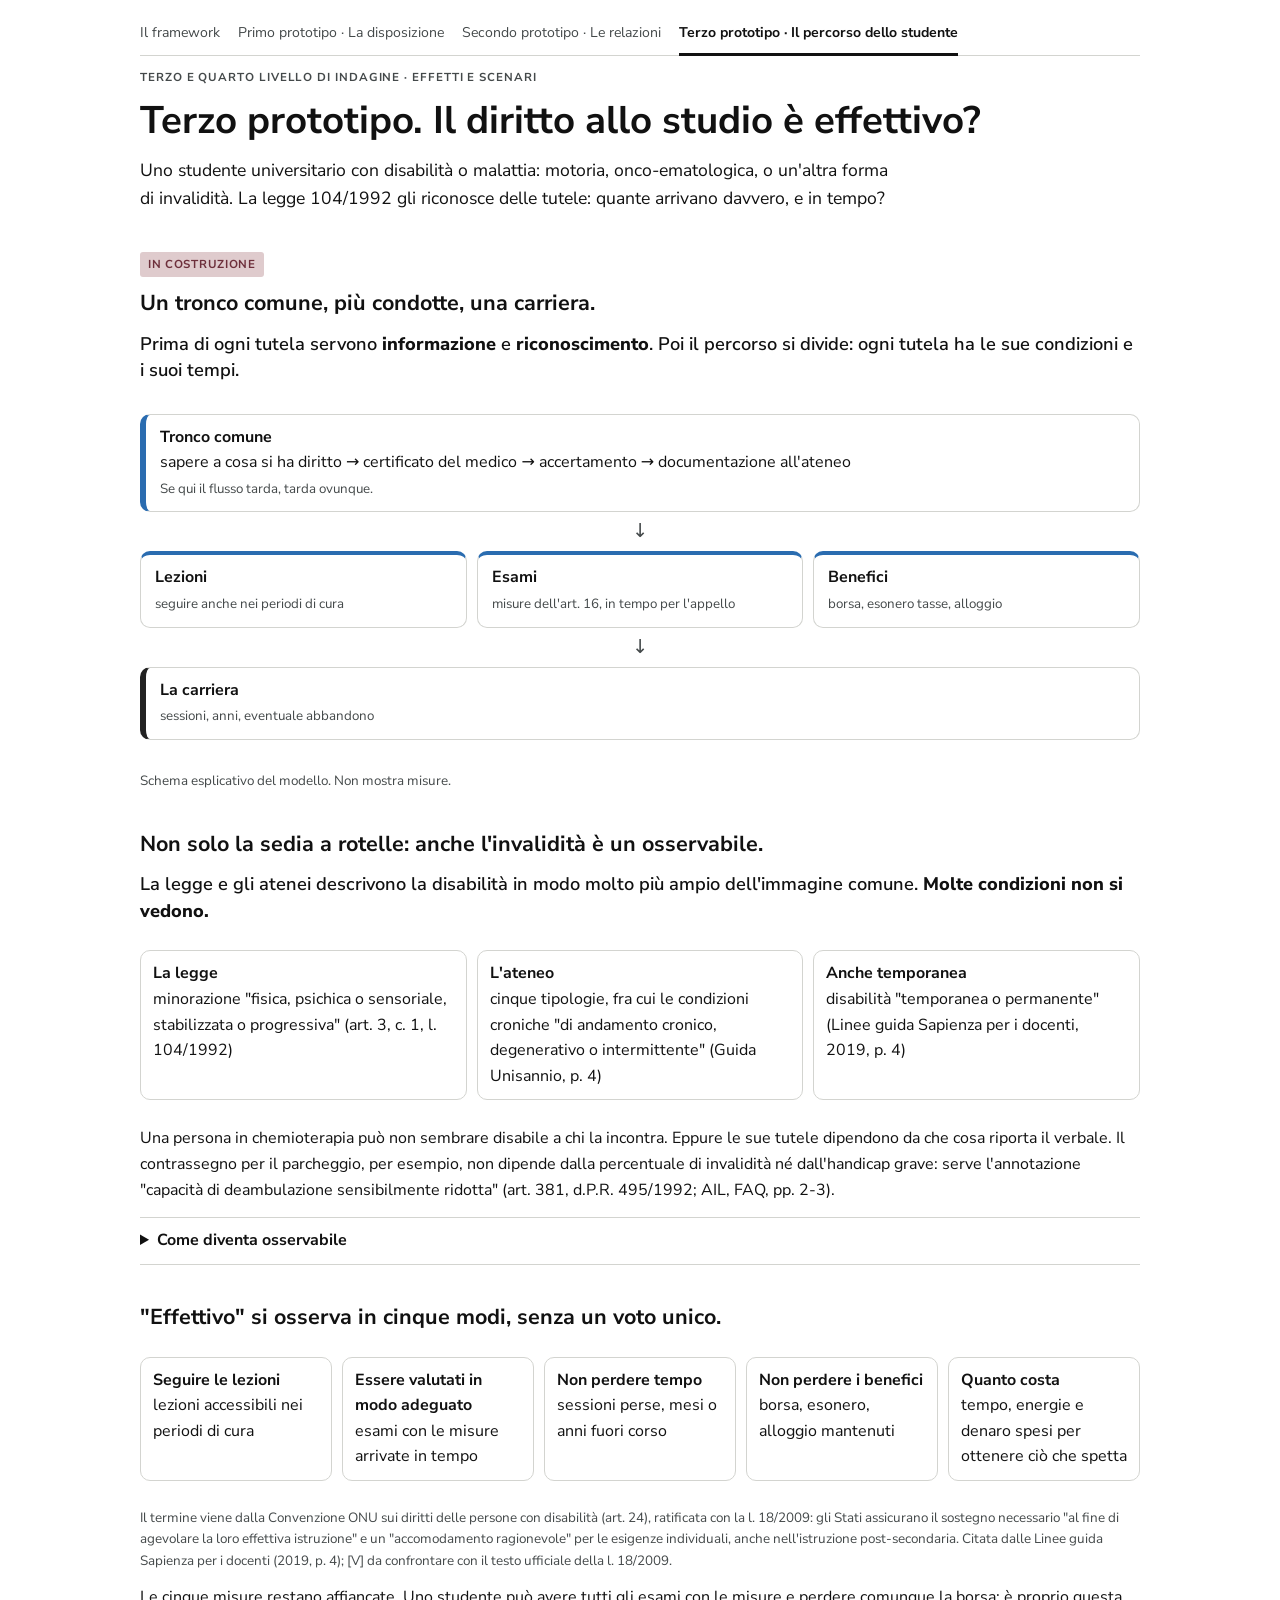
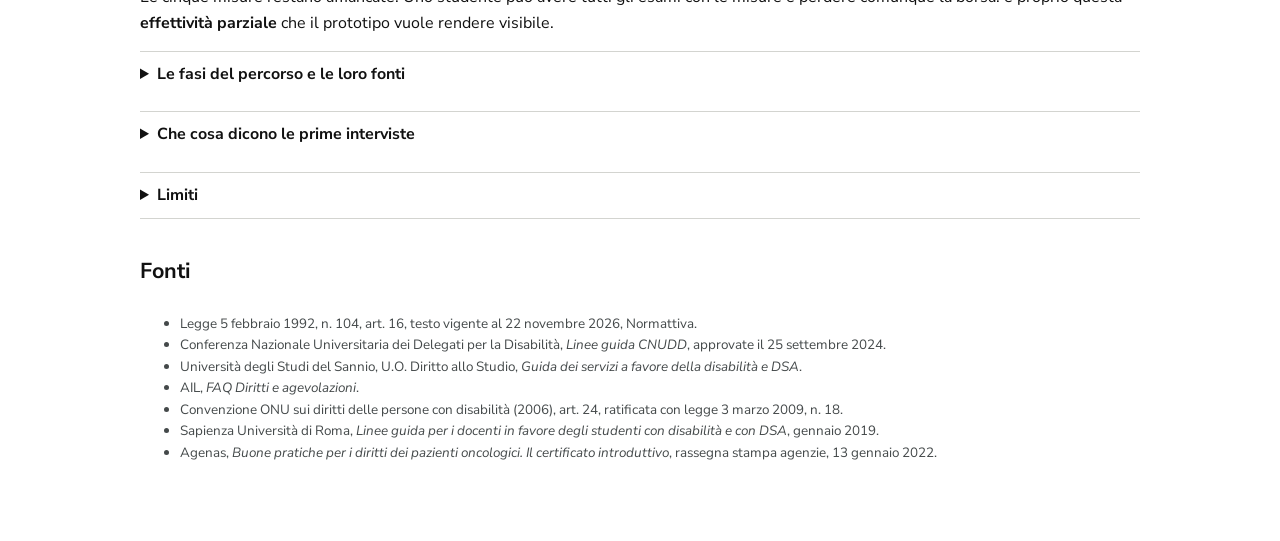
==== effetti/index.html @ ba420392 "D.L. 4/2006, art. 6, c. 3-bis: vigenza confermata al 25 novembre 2026 Co-Authored-By: Claude Opus 5." ====
<!doctype html>
<html lang="it">
<head>
<meta charset="utf-8">
<link rel="icon" href="../assets/icona.svg" type="image/svg+xml">
<meta name="viewport" content="width=device-width, initial-scale=1">
<title>Terzo prototipo · Il diritto allo studio è effettivo?</title>
<link rel="stylesheet" href="https://fonts.googleapis.com/css2?family=Nunito+Sans:ital,wght@0,400;0,600;0,700;1,400&display=swap">
<link rel="stylesheet" href="../assets/base.css">
<style>
.tubo { display: grid; gap: 10px; margin: 16px 0; }
.tronco, .condotte > div, .foce { border: 1px solid var(--linea); border-radius: 10px; padding: 10px 14px; background: var(--fondo, #fff); }
.tronco { border-left: 6px solid var(--accento); }
.condotte { display: grid; grid-template-columns: repeat(auto-fit, minmax(150px, 1fr)); gap: 10px; }
.condotte > div { border-top: 4px solid var(--accento); }
.foce { border-left: 6px solid var(--testo, #222); }
.tubo b { display: block; }
.tubo small { color: var(--tenue); }
.freccia { text-align: center; color: var(--tenue); font-size: 1.2rem; line-height: 1; }
.comp { display: grid; grid-template-columns: repeat(auto-fit, minmax(180px, 1fr)); gap: 10px; margin: 12px 0; padding: 0; list-style: none; }
.comp li { border: 1px solid var(--linea); border-radius: 10px; padding: 10px 12px; }
.comp b { display: block; }
table.fasi { width: 100%; border-collapse: collapse; font-size: 0.9rem; }
table.fasi th, table.fasi td { text-align: left; vertical-align: top; padding: 8px 6px; border-bottom: 1px solid var(--linea); }
.tab { overflow-x: auto; }
section, section > *, details > * { min-width: 0; max-width: 100%; }
.st { font-weight: 700; white-space: nowrap; }
</style>
</head>
<body>
<div class="pagina">
<header class="testata">
  <nav class="nav" aria-label="Sezioni del sito">
    <a href="../index.html">Il framework</a>
    <a href="../testo/index.html">Primo prototipo · La disposizione</a>
    <a href="../relazioni/index.html">Secondo prototipo · Le relazioni</a>
    <a href="index.html" aria-current="page">Terzo prototipo · Il percorso dello studente</a>
  </nav>
  <span class="etichetta">Terzo e quarto livello di indagine · Effetti e scenari</span>
  <h1>Terzo prototipo. Il diritto allo studio è effettivo?</h1>
  <p class="sottotitolo">Uno studente universitario con disabilità o malattia: motoria, onco-ematologica, o un'altra forma di invalidità. La legge 104/1992 gli riconosce delle tutele: quante arrivano davvero, e in tempo?</p>
</header>

<section aria-labelledby="t-tubo">
  <span class="statuto simulato">In costruzione</span>
  <h2 id="t-tubo">Un tronco comune, più condotte, una carriera.</h2>
  <p class="tesi">Prima di ogni tutela servono <b>informazione</b> e <b>riconoscimento</b>. Poi il percorso si divide: ogni tutela ha le sue condizioni e i suoi tempi.</p>
  <div class="tubo" aria-label="Schema del modello: non rappresenta dati">
    <div class="tronco"><b>Tronco comune</b>sapere a cosa si ha diritto → certificato del medico → accertamento → documentazione all'ateneo<br><small>Se qui il flusso tarda, tarda ovunque.</small></div>
    <div class="freccia" aria-hidden="true">↓</div>
    <div class="condotte">
      <div><b>Lezioni</b><small>seguire anche nei periodi di cura</small></div>
      <div><b>Esami</b><small>misure dell'art. 16, in tempo per l'appello</small></div>
      <div><b>Benefici</b><small>borsa, esonero tasse, alloggio</small></div>
    </div>
    <div class="freccia" aria-hidden="true">↓</div>
    <div class="foce"><b>La carriera</b><small>sessioni, anni, eventuale abbandono</small></div>
  </div>
  <p class="nota">Schema esplicativo del modello. Non mostra misure.</p>
</section>

<section aria-labelledby="t-invis">
  <h2 id="t-invis">Non solo la sedia a rotelle: anche l'invalidità è un osservabile.</h2>
  <p class="tesi">La legge e gli atenei descrivono la disabilità in modo molto più ampio dell'immagine comune. <b>Molte condizioni non si vedono.</b></p>
  <ul class="comp">
    <li><b>La legge</b>minorazione "fisica, psichica o sensoriale, stabilizzata o progressiva" (art. 3, c. 1, l. 104/1992)</li>
    <li><b>L'ateneo</b>cinque tipologie, fra cui le condizioni croniche "di andamento cronico, degenerativo o intermittente" (Guida Unisannio, p. 4)</li>
    <li><b>Anche temporanea</b>disabilità "temporanea o permanente" (Linee guida Sapienza per i docenti, 2019, p. 4)</li>
  </ul>
  <p>Una persona in chemioterapia può non sembrare disabile a chi la incontra. Eppure le sue tutele dipendono da che cosa riporta il verbale. Il contrassegno per il parcheggio, per esempio, non dipende dalla percentuale di invalidità né dall'handicap grave: serve l'annotazione "capacità di deambulazione sensibilmente ridotta" (art. 381, d.P.R. 495/1992; AIL, FAQ, pp. 2-3).</p>
  <details>
    <summary>Come diventa osservabile</summary>
    <p><b>Proposta [P].</b> Due grandezze, raccolte con il questionario: se la condizione si vede a prima vista, e se qualcuno ha dubitato della condizione o del diritto alle misure. Così si può confrontare il percorso di chi ha una condizione visibile con quello di chi non ce l'ha.</p>
    <p><b>Ipotesi da controllare [P].</b> Una condizione che non si vede incontra più ostacoli nell'intesa con il docente, che riceve le misure ma non la diagnosi (Linee guida Sapienza, 2019, p. 7). Le interviste diranno se accade, non quanto spesso.</p>
    <p class="nota">La Guida Unisannio (p. 3) adotta la definizione della disabilità come relazione fra la condizione di salute e i fattori ambientali: a parità di condizione clinica, contesti diversi producono livelli diversi di funzionamento.</p>
  </details>
</section>

<section aria-labelledby="t-comp">
  <h2 id="t-comp">"Effettivo" si osserva in cinque modi, senza un voto unico.</h2>
  <ul class="comp">
    <li><b>Seguire le lezioni</b>lezioni accessibili nei periodi di cura</li>
    <li><b>Essere valutati in modo adeguato</b>esami con le misure arrivate in tempo</li>
    <li><b>Non perdere tempo</b>sessioni perse, mesi o anni fuori corso</li>
    <li><b>Non perdere i benefici</b>borsa, esonero, alloggio mantenuti</li>
    <li><b>Quanto costa</b>tempo, energie e denaro spesi per ottenere ciò che spetta</li>
  </ul>
  <p class="nota">Il termine viene dalla Convenzione ONU sui diritti delle persone con disabilità (art. 24), ratificata con la l. 18/2009: gli Stati assicurano il sostegno necessario "al fine di agevolare la loro effettiva istruzione" e un "accomodamento ragionevole" per le esigenze individuali, anche nell'istruzione post-secondaria. Citata dalle Linee guida Sapienza per i docenti (2019, p. 4); [V] da confrontare con il testo ufficiale della l. 18/2009.</p>
  <p>Le cinque misure restano affiancate. Uno studente può avere tutti gli esami con le misure e perdere comunque la borsa: è proprio questa <b>effettività parziale</b> che il prototipo vuole rendere visibile.</p>

  <details>
    <summary>Le fasi del percorso e le loro fonti</summary>
    <p class="nota">[F] fonte documentata · [P] ipotesi del modello · [V] da verificare. Caso: Università degli Studi del Sannio.</p>
    <div class="tab">
    <table class="fasi">
      <thead><tr><th>Fase</th><th>Che cosa dicono le fonti</th><th>Stato</th></tr></thead>
      <tbody>
        <tr><td>Sapere a cosa si ha diritto</td><td>Nessuna norma obbliga a informare lo studente d'ufficio. I servizi dell'ateneo forniscono informazioni a chi le chiede (Linee guida CNUDD 2024, § 3.2, p. 10).</td><td class="st">[F] · [P] tempi</td></tr>
        <tr><td>Certificato del medico</td><td>Il medico compila il certificato introduttivo. Per la corsia rapida deve indicare la patologia oncologica o ematologica e la legge 80/2006, con una casella da barrare (AIL, FAQ Diritti e agevolazioni, p. 1). Nelle sperimentazioni del certificato oncologico introduttivo telematico, il tempo medio tra diagnosi e domanda è sceso da 121 a 67 giorni (Adnkronos, 13 gennaio 2022, rassegna stampa Agenas-INPS, p. 2).</td><td class="st">[F]</td></tr>
        <tr><td>Accertamento</td><td>Artt. 3-4 l. 104/1992. Per i pazienti oncologici l'accertamento si fa entro 15 giorni dalla domanda e i suoi esiti "hanno efficacia immediata", salvo sospensione da parte della commissione medica periferica (art. 6, c. 3-bis, D.L. 4/2006, aggiunto dalla L. 80/2006). Secondo AIL l'accertamento provvisorio produce effetti solo per i permessi lavorativi e il congedo (FAQ, p. 12): per lo studio, quindi, servirebbe il verbale definitivo.</td><td class="st">[F] · [V] provvisorio sulla norma</td></tr>
        <tr><td>Documentazione all'ateneo</td><td>Basta la certificazione l. 104/1992 oppure l'invalidità civile l. 118/1971. Senza certificazione, una "condizione medica invalidante" può essere considerata con documentazione recente di un ente pubblico (Guida Unisannio, pp. 6-7; CNUDD, p. 11 nota 8 e p. 22). Per questa seconda via l'ateneo non ha obblighi (CNUDD, p. 21).</td><td class="st">[F]</td></tr>
        <tr><td>Attivazione dei servizi</td><td>Caricare i documenti su Esse3 "non costituisce formale attivazione del procedimento". Servono un colloquio, una scheda con le misure, il passaggio al Dipartimento. I servizi si erogano solo su richiesta. Nessun termine indicato (Guida Unisannio, p. 7).</td><td class="st">[F] · [P] tempi</td></tr>
        <tr><td>Intesa con il docente</td><td>Le misure all'esame richiedono la "previa intesa con il docente della materia" (art. 16, c. 5). Lo studente le presenta "con congruo anticipo"; il docente valuta se sono idonee agli obiettivi del corso (CNUDD, § 4.4, p. 15). Esempio di misura: tempi aggiuntivi "fino ad un massimo del 30%" (Linee guida Sapienza, 2019, p. 7).</td><td class="st">[F] · [P] tempi e quote</td></tr>
        <tr><td>Se il docente non risponde</td><td>Il docente delegato del rettore coordina e media tra studenti e docenti (art. 16, c. 5-bis; CNUDD, p. 10; Guida Unisannio, p. 8). Nessuna fonte gli attribuisce il potere di decidere al posto del docente.</td><td class="st">[F] mediazione · [P] subentro</td></tr>
        <tr><td>Lezioni a distanza</td><td>Le linee guida CNUDD auspicano la partecipazione da remoto solo per casi "particolarmente complessi" (p. 14). La Guida Unisannio cita il D.M. 1835/2024 sull'offerta formativa a distanza (p. 19).</td><td class="st">[F] · [V] D.M. 1835/2024</td></tr>
        <tr><td>Benefici economici</td><td>Per esoneri e riduzioni delle tasse possono bastare i titoli di disabilità o invalidità (Guida Unisannio, p. 7). Quadro: d.lgs. 68/2012 sul diritto allo studio (Guida Unisannio, p. 19).</td><td class="st">[F] · [V] d.lgs. 68/2012</td></tr>
      </tbody>
    </table>
    </div>
  </details>

  <details>
    <summary>Che cosa dicono le prime interviste</summary>
    <p>Quattro questionari: un'autointervista e tre risposte ricevute, tutti all'università. Tre casi oncologici (uno in cura, due con cure concluse) e un caso di disabilità motoria dalla nascita.</p>
    <ul>
      <li>In tutti e quattro i casi il percorso si è fermato a lungo: tre volte per più di 3 mesi, una volta senza sbloccarsi mai. Tre volte si è chiuso con una rinuncia, una volta si è sbloccato perché "è intervenuto qualcuno".</li>
      <li>Misure d'esame arrivate in tempo: 4 esami su 9 nei tre questionari che riportano il numero.</li>
      <li>Lezioni a distanza chieste in due casi: una risposta mai arrivata, una dopo 1-4 settimane.</li>
      <li>Lo studente con disabilità motoria ha saputo solo dopo oltre 6 mesi della possibilità di chiedere il 30% di tempo in più.</li>
      <li>Tutela percepita: 2, 3, 2 e 2 su 5.</li>
    </ul>
    <p class="nota">Sono quattro casi, di persone vicine all'autrice. Servono a costruire profili-tipo e intervalli per i parametri, non a stimare quanto spesso accade. Alcune risposte sono in parte incoerenti fra loro e vanno lette con cautela.</p>
  </details>

  <details>
    <summary>Limiti</summary>
    <ul>
      <li>I tempi e le probabilità della simulazione saranno ipotesi esplicite, ricavate come intervalli dalle interviste e dalle fonti. L'esperimento è illustrativo, non calibrato né validato.</li>
      <li>Le fasi descrivono un ateneo, il Sannio. Altri atenei possono organizzare il percorso in modo diverso.</li>
      <li>Le notizie di stampa sul certificato oncologico riportano esiti di sperimentazioni locali, non dati nazionali.</li>
    </ul>
  </details>
</section>

<section aria-labelledby="t-fonti">
  <h2 id="t-fonti">Fonti</h2>
  <ul class="nota">
    <li>Legge 5 febbraio 1992, n. 104, art. 16, testo vigente al 22 novembre 2026, Normattiva.</li>
    <li>Conferenza Nazionale Universitaria dei Delegati per la Disabilità, <i>Linee guida CNUDD</i>, approvate il 25 settembre 2024.</li>
    <li>Università degli Studi del Sannio, U.O. Diritto allo Studio, <i>Guida dei servizi a favore della disabilità e DSA</i>.</li>
    <li>AIL, <i>FAQ Diritti e agevolazioni</i>.</li>
    <li>Convenzione ONU sui diritti delle persone con disabilità (2006), art. 24, ratificata con legge 3 marzo 2009, n. 18.</li>
    <li>Sapienza Università di Roma, <i>Linee guida per i docenti in favore degli studenti con disabilità e con DSA</i>, gennaio 2019.</li>
    <li>Agenas, <i>Buone pratiche per i diritti dei pazienti oncologici. Il certificato introduttivo</i>, rassegna stampa agenzie, 13 gennaio 2022.</li>
  </ul>
</section>
</div>
</body>
</html>
---- assets/base.css ----
/* Base comune a index e relazioni/. Il primo prototipo (testo/) ha un suo foglio di stile
   e non dipende da questo file. Sfondo sempre chiaro; carattere Avenir (Nunito Sans dove manca).
   Layout: colonna di lettura centrale, livelli distinti dai colori dello schema del relatore. */
:root {
  color-scheme: light;
  --fondo: #ffffff;
  --inchiostro: #111111;
  --tenue: #44494a;
  --linea: #d3d4d0;
  --neutro: #e7e7e3;
  --accento: #2a6cb0;
  --tinta: #edf1f3;
  --liv-disp: #ccd8de;
  --liv-corp: #cfdad3;
  --liv-eff: #e5d9c6;
  --liv-sim: #dfcbcd;
  --fondo-disp: #f2f5f7;
  --fondo-corp: #f2f5f3;
  --fondo-eff: #f6f2ec;
  --fondo-sim: #f5eff0;
  --segno-disp: #4f7187;
  --segno-corp: #278e5f;
  --segno-eff: #9a6b1f;
  --segno-sim: #9b4a5a;
  --segnala: #9a5b00;
  --segnala-tenue: #fbf0dc;
  --sans: Avenir, "Avenir LT Std", "Avenir LT Pro", "Avenir Next", "Nunito Sans", "Segoe UI", system-ui, sans-serif;
}
* { box-sizing: border-box; }
body {
  margin: 0; background: var(--fondo); color: var(--inchiostro);
  font: 16px/1.6 var(--sans);
  font-variant-numeric: tabular-nums;
  padding-left: max(16px, env(safe-area-inset-left, 0px));
  padding-right: max(16px, env(safe-area-inset-right, 0px));
}
.pagina { max-width: 1000px; margin: 0 auto; padding-block: 22px 64px; display: grid; gap: 40px; }
h1, h2, h3 { margin: 0; line-height: 1.2; text-wrap: balance; }
h1 { font-size: clamp(1.7rem, 4.2vw, 2.4rem); font-weight: 700; }
h2 { font-size: 1.35rem; font-weight: 700; }
h3 { font-size: 1.08rem; font-weight: 700; }
p { margin: 0; max-width: 68ch; }
a { color: var(--accento); }
:focus-visible { outline: 2px solid var(--accento); outline-offset: 2px; }
section { display: grid; gap: 14px; min-width: 0; }

/* navigazione comune */
.nav { display: flex; flex-wrap: wrap; gap: 6px 18px; font-size: 0.88rem; border-bottom: 1px solid var(--linea); padding-bottom: 10px; }
.nav a { color: var(--tenue); text-decoration: none; padding-bottom: 8px; margin-bottom: -11px; }
.nav a[aria-current="page"] { color: var(--inchiostro); font-weight: 700; border-bottom: 3px solid var(--inchiostro); }
.nav .n1[aria-current="page"] { border-color: var(--liv-disp); }
.nav .n2[aria-current="page"] { border-color: var(--liv-corp); }
.nav .n3[aria-current="page"] { border-color: var(--liv-eff); }

.testata { display: grid; gap: 12px; }
.etichetta { font-size: 0.72rem; font-weight: 700; letter-spacing: 0.08em; text-transform: uppercase; color: var(--tenue); }
.sottotitolo { color: var(--inchiostro); font-size: 1.1rem; }
.nota { font-size: 0.84rem; color: var(--tenue); }
.verifica { color: var(--segnala); font-weight: 600; }
.stato { font-size: 0.86rem; background: var(--segnala-tenue); border-left: 3px solid var(--segnala); padding: 9px 12px; max-width: 68ch; }
.stato strong { color: var(--segnala); }

/* blocchi di statuto: che tipo di conoscenza produce una sezione */
.statuto { display: inline-flex; align-items: center; gap: 6px; font-size: 0.72rem; font-weight: 700; letter-spacing: 0.06em; text-transform: uppercase; padding: 3px 8px; border-radius: 3px; width: fit-content; }
.statuto.osservato { background: var(--liv-eff); color: #5b4318; }
.statuto.simulato { background: var(--liv-sim); color: #6d2f3b; }
.statuto.progetto { background: var(--liv-corp); color: #24513a; }
.statuto.misurato { background: var(--liv-disp); color: #2f4a5b; }

/* livelli e prototipi */
.livelli { display: grid; grid-template-columns: 1fr auto 1fr auto 1fr auto 1fr; gap: 8px 6px; align-items: stretch; }
.lv { border-top: 4px solid var(--neutro); padding: 10px 6px; text-align: center; display: grid; gap: 2px; text-decoration: none; color: inherit; }
.lv b { font-size: 0.95rem; } .lv small { color: var(--tenue); font-size: 0.8rem; }
.lv-n { font-size: 1.5rem; font-weight: 700; color: var(--tenue); line-height: 1; }
.lv.disp { border-color: var(--liv-disp); } .lv.corp { border-color: var(--liv-corp); }
.lv.eff { border-color: var(--liv-eff); } .lv.sim { border-color: var(--liv-sim); }
.lv-freccia { align-self: center; color: var(--tenue); }
.pr { font-size: 0.84rem; font-weight: 700; text-align: center; padding: 9px 6px; border-radius: 4px; color: var(--inchiostro); text-decoration: none; display: block; }
.pr.p1 { grid-column: 1; background: var(--fondo-disp); }
.pr.p2 { grid-column: 3; background: var(--fondo-corp); }
.pr.p3 { grid-column: 5 / 8; background: var(--fondo-eff); }
.pr.attivo { background: var(--inchiostro); color: #fff; }
a.pr:hover { outline: 2px solid var(--inchiostro); }
@media (max-width: 640px) {
  .livelli { grid-template-columns: 1fr 1fr; }
  .lv-freccia { display: none; }
  .lv.disp { order: 1; } .pr.p1 { order: 2; grid-column: auto; }
  .lv.corp { order: 3; } .pr.p2 { order: 4; grid-column: auto; }
  .lv.eff { order: 5; } .lv.sim { order: 6; } .pr.p3 { order: 7; grid-column: 1 / 3; }
}

.continuum { display: grid; gap: 6px; }
.c-poli { display: flex; justify-content: space-between; font-size: 1.05rem; }
.c-barra { position: relative; height: 10px; border-radius: 2px; background: linear-gradient(90deg, var(--liv-disp), var(--liv-corp), var(--liv-eff), var(--liv-sim)); }
.c-qui { position: absolute; top: -4px; bottom: -4px; border: 2px solid var(--inchiostro); border-radius: 3px; }
.c-criteri { display: flex; justify-content: space-between; font-size: 0.85rem; color: var(--tenue); flex-wrap: wrap; gap: 4px; }

/* schede */
details { border-top: 1px solid var(--linea); padding-block: 10px; }
details:last-of-type { border-bottom: 1px solid var(--linea); }
summary { cursor: pointer; font-weight: 700; }
.scheda { display: grid; grid-template-columns: minmax(120px, 190px) 1fr; gap: 6px 16px; margin: 12px 0 0; font-size: 0.92rem; }
.scheda dt { color: var(--tenue); }
.scheda dd { margin: 0; min-width: 0; }
@media (max-width: 560px) { .scheda { grid-template-columns: 1fr; } .scheda dd { margin-bottom: 8px; } }

.tabella { overflow-x: auto; }
table { border-collapse: collapse; width: 100%; font-size: 0.9rem; }
th, td { text-align: left; padding: 7px 8px; border-bottom: 1px solid var(--linea); vertical-align: top; }
thead th { font-weight: 700; color: var(--tenue); font-size: 0.76rem; text-transform: uppercase; letter-spacing: 0.05em; }
td.n, th.n { text-align: right; white-space: nowrap; }

footer { border-top: 1px solid var(--linea); padding-top: 16px; font-size: 0.84rem; color: var(--tenue); display: grid; gap: 6px; }
@media (prefers-reduced-motion: reduce) { * { transition: none !important; animation: none !important; scroll-behavior: auto !important; } }
.pr.futuro { color: var(--tenue); font-weight: 600; border: 1px dashed var(--liv-eff); }

/* Leggibilità per lettori esterni (relatore, 4 novembre 2026): affermazione in evidenza, dettagli a richiesta */
.tesi { font-size: 1.14rem; line-height: 1.45; font-weight: 600; }
.tesi b { font-weight: 800; }
details.altro { border: 0; padding: 0; }
details.altro summary { font-size: 0.9rem; color: var(--accento); width: fit-content; }
details.altro[open] { display: grid; gap: 10px; }
details.altro[open] summary { margin-bottom: 2px; }

/* immagine della testata: illustrazione, non dati */
.emblema { margin: 4px 0 0; display: grid; gap: 4px; }
.emblema img { width: 100%; height: auto; display: block; }
.emblema figcaption { display: flex; justify-content: space-between; gap: 12px; font-size: 0.8rem; font-weight: 700; }
.e-forma { color: var(--segno-disp); } .e-sost { color: var(--segno-sim); text-align: right; }

/* introduzione e fonti */
.tre { display: grid; grid-template-columns: repeat(3, 1fr); gap: 14px; }
.tre-c { display: grid; gap: 10px; align-content: start; padding: 16px; border-top: 4px solid var(--liv-disp); background: var(--fondo-disp); border-radius: 0 0 6px 6px; }
.tre-c:nth-child(2) { border-color: var(--liv-eff); background: var(--fondo-eff); }
.tre-c.contributo { border-color: var(--segno-corp); background: var(--fondo-corp); }
.tre-c .tesi { font-size: 1.04rem; }
.tre-c ul { margin: 0; padding-left: 18px; display: grid; gap: 6px; font-size: 0.93rem; }
.tre-c small { color: var(--tenue); font-size: 0.8rem; }
@media (max-width: 820px) { .tre { grid-template-columns: 1fr; } }
.fonti-gruppi { display: grid; grid-template-columns: repeat(auto-fit, minmax(260px, 1fr)); gap: 18px 24px; }
.fonti-gruppi ul { margin: 8px 0 0; padding-left: 18px; display: grid; gap: 8px; font-size: 0.9rem; }

/* obiettivo e che cosa dimostrano i prototipi */
.obiettivo { display: grid; gap: 8px; padding: 18px 20px; border-left: 6px solid var(--inchiostro); background: var(--tinta); border-radius: 0 6px 6px 0; }
.obiettivo p { font-size: 1.25rem; line-height: 1.4; font-weight: 600; max-width: 60ch; }
.obiettivo b { font-weight: 800; }
.obiettivo small { color: var(--tenue); font-size: 0.82rem; }
.sotto-h { font-size: 1.15rem; margin-top: 8px; }
.dimostra { display: grid; gap: 8px; }
.dm-riga { display: grid; grid-template-columns: 170px 1fr 1.6fr 1.4fr 1fr; gap: 14px; padding: 12px 14px; border-left: 5px solid; border-radius: 0 6px 6px 0; font-size: 0.92rem; line-height: 1.4; align-items: start; }
.dm-1 { border-color: var(--segno-disp); background: var(--fondo-disp); }
.dm-2 { border-color: var(--segno-corp); background: var(--fondo-corp); }
.dm-3 { border-color: var(--segno-sim); background: var(--fondo-sim); }
.dm-nome { font-weight: 800; font-size: 1rem; color: var(--inchiostro); text-decoration: none; display: grid; gap: 2px; }
.dm-nome span { font-size: 1.6rem; line-height: 1; color: var(--tenue); }
.dm-nome:hover { text-decoration: underline; }
.dm-et { display: block; font-size: 0.7rem; font-weight: 700; letter-spacing: 0.08em; text-transform: uppercase; color: var(--tenue); margin-bottom: 2px; }
@media (max-width: 820px) { .dm-riga { grid-template-columns: 1fr; gap: 8px; } .dm-nome { grid-auto-flow: column; justify-content: start; gap: 8px; align-items: baseline; } }

/* filo del racconto in apertura: legge → articolo → obiettivo */
.h1-sotto { display: block; font-size: 0.62em; font-weight: 600; color: var(--segno-sim); margin-top: 6px; }
.filo { list-style: none; margin: 0; padding: 0; display: grid; grid-template-columns: 1fr 1fr; gap: 14px; }
.filo-p { display: grid; gap: 8px; align-content: start; padding: 16px; background: var(--fondo-disp); border-top: 4px solid var(--segno-disp); border-radius: 0 0 6px 6px; }
.filo-p small { color: var(--tenue); font-size: 0.8rem; }
.ambiti { display: flex; flex-wrap: wrap; gap: 6px; }
.ambiti span { font-size: 0.82rem; font-weight: 700; padding: 3px 9px; border-radius: 999px; background: #fff; border: 1px solid var(--liv-disp); }
.ob-perche { font-size: 1.02rem !important; font-weight: 400 !important; }
.transizione { display: grid; grid-template-columns: repeat(3, 1fr); gap: 0; margin-top: 4px; }
.transizione span { position: relative; display: grid; gap: 2px; padding: 10px 12px 10px 22px; font-weight: 800; font-size: 0.98rem; color: #fff; clip-path: polygon(0 0, calc(100% - 14px) 0, 100% 50%, calc(100% - 14px) 100%, 0 100%, 14px 50%); }
.transizione span:first-child { clip-path: polygon(0 0, calc(100% - 14px) 0, 100% 50%, calc(100% - 14px) 100%, 0 100%); padding-left: 12px; }
.transizione small { font-weight: 600; font-size: 0.78rem; color: #fff; opacity: 0.95; }
.tr-1 { background: var(--segno-disp); } .tr-2 { background: var(--segno-corp); } .tr-3 { background: var(--segno-sim); }
.rigore { border-left: 4px solid var(--segno-sim); background: var(--fondo-sim); padding: 10px 14px; border-radius: 0 6px 6px 0; max-width: none; }
@media (max-width: 820px) {
  .filo { grid-template-columns: 1fr; }
  .transizione { grid-template-columns: 1fr; gap: 4px; }
  .transizione span, .transizione span:first-child { clip-path: none; padding-left: 12px; border-radius: 4px; }
}

.nav .lingua { margin-left: auto; font-weight: 700; color: var(--accento) !important; }
.nav small { font-size: 0.75em; }
.avviso-lingua { font-size: 0.84rem; background: var(--tinta); border-left: 3px solid var(--accento); padding: 8px 12px; max-width: 68ch; }

/* In breve: a che cosa serve la tesi, e il percorso dei capitoli */
.inbreve { display: grid; gap: 12px; padding: 22px 0 6px; border-top: 1px solid var(--linea); }
.inbreve h2 { font-size: 1.7rem; }
.ib-lead { font-size: 1.18rem; line-height: 1.5; max-width: 62ch; }
.ib-lead b { font-weight: 800; }
.percorso-tesi { list-style: none; margin: 4px 0 0; padding: 0; display: grid; grid-template-columns: repeat(4, 1fr); gap: 10px; }
.percorso-tesi li { position: relative; display: grid; gap: 6px; align-content: start; padding: 14px; background: var(--neutro); border-radius: 6px; font-size: 0.92rem; line-height: 1.4; }
.percorso-tesi li:not(:last-child)::after { content: "→"; position: absolute; right: -10px; top: 18px; font-weight: 800; z-index: 1; }
.percorso-tesi b { font-size: 1rem; }
.percorso-tesi small { color: var(--tenue); font-size: 0.78rem; }
.pt-cap { font-size: 0.72rem; font-weight: 800; letter-spacing: 0.08em; text-transform: uppercase; color: var(--tenue); }
.percorso-tesi li.qui { background: var(--inchiostro); color: #fff; }
.percorso-tesi li.qui .pt-cap, .percorso-tesi li.qui small { color: #fff; opacity: 0.85; }
.ib-ponte { font-size: 1.1rem; }
@media (max-width: 820px) {
  .percorso-tesi { grid-template-columns: 1fr; gap: 14px; }
  .percorso-tesi li:not(:last-child)::after { content: "↓"; right: auto; left: 50%; top: auto; bottom: -15px; transform: translateX(-50%); }
}

.ib-parti { display: grid; grid-template-columns: 1fr 1fr; gap: 14px; }
.ib-parti > div { display: grid; gap: 6px; padding: 14px 16px; border-left: 4px solid var(--inchiostro); background: var(--tinta); border-radius: 0 6px 6px 0; }
.ib-parti p { font-size: 1.02rem; line-height: 1.5; }
.ib-fonte { color: var(--tenue); font-size: 0.8rem; }
@media (max-width: 820px) { .ib-parti { grid-template-columns: 1fr; } }
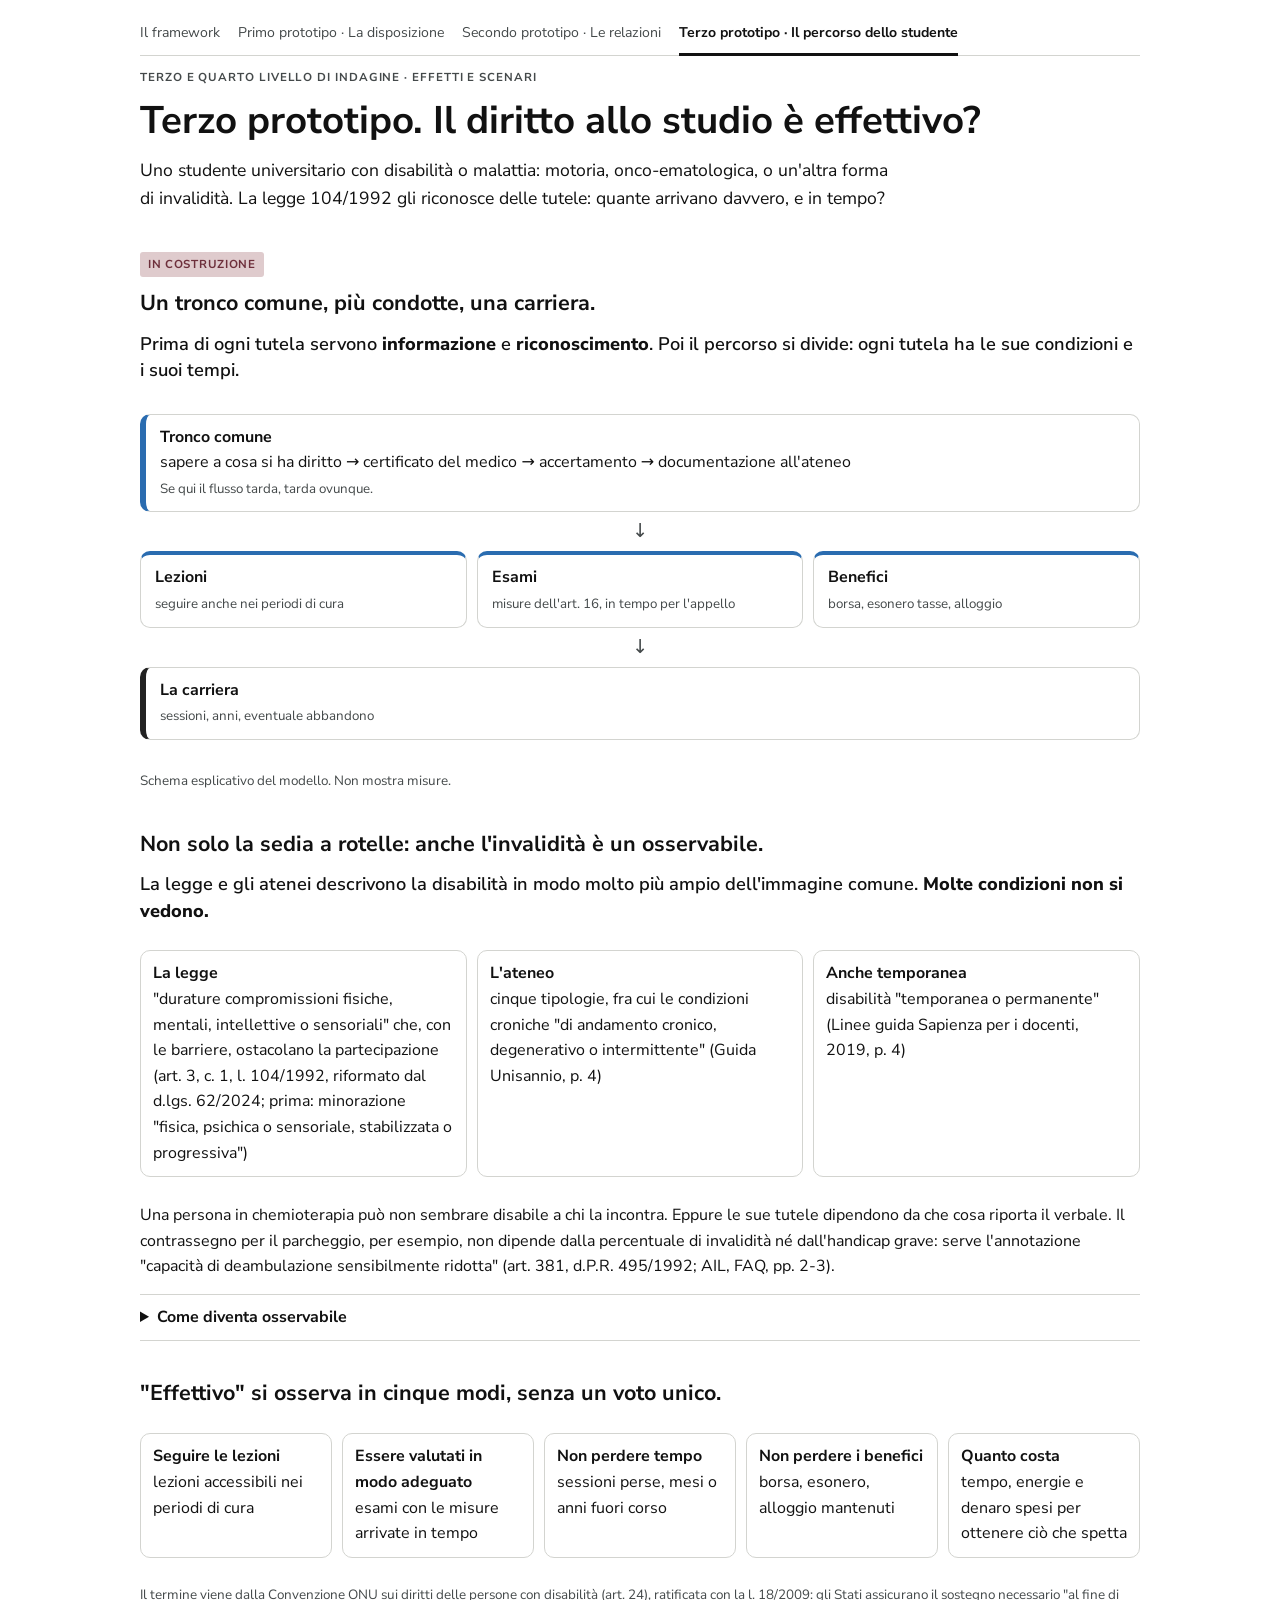
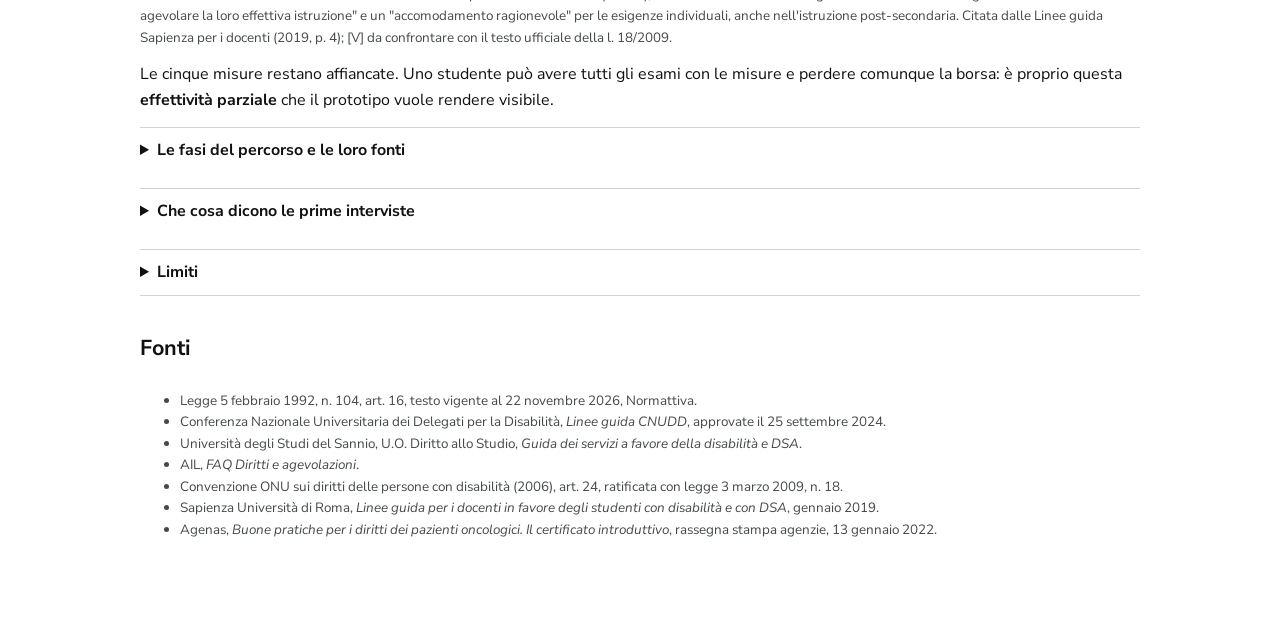
==== commit 4f4e119a: "Artt. 3 e 4: testo riformato dal d.lgs. 62/2024 e formulazione del 1992; accertamento provvisorio ve" ====
--- a/effetti/index.html
+++ b/effetti/index.html
@@ -63,7 +63,7 @@
   <h2 id="t-invis">Non solo la sedia a rotelle: anche l'invalidità è un osservabile.</h2>
   <p class="tesi">La legge e gli atenei descrivono la disabilità in modo molto più ampio dell'immagine comune. <b>Molte condizioni non si vedono.</b></p>
   <ul class="comp">
-    <li><b>La legge</b>minorazione "fisica, psichica o sensoriale, stabilizzata o progressiva" (art. 3, c. 1, l. 104/1992)</li>
+    <li><b>La legge</b>"durature compromissioni fisiche, mentali, intellettive o sensoriali" che, con le barriere, ostacolano la partecipazione (art. 3, c. 1, l. 104/1992, riformato dal d.lgs. 62/2024; prima: minorazione "fisica, psichica o sensoriale, stabilizzata o progressiva")</li>
     <li><b>L'ateneo</b>cinque tipologie, fra cui le condizioni croniche "di andamento cronico, degenerativo o intermittente" (Guida Unisannio, p. 4)</li>
     <li><b>Anche temporanea</b>disabilità "temporanea o permanente" (Linee guida Sapienza per i docenti, 2019, p. 4)</li>
   </ul>
@@ -97,7 +97,7 @@
       <tbody>
         <tr><td>Sapere a cosa si ha diritto</td><td>Nessuna norma obbliga a informare lo studente d'ufficio. I servizi dell'ateneo forniscono informazioni a chi le chiede (Linee guida CNUDD 2024, § 3.2, p. 10).</td><td class="st">[F] · [P] tempi</td></tr>
         <tr><td>Certificato del medico</td><td>Il medico compila il certificato introduttivo. Per la corsia rapida deve indicare la patologia oncologica o ematologica e la legge 80/2006, con una casella da barrare (AIL, FAQ Diritti e agevolazioni, p. 1). Nelle sperimentazioni del certificato oncologico introduttivo telematico, il tempo medio tra diagnosi e domanda è sceso da 121 a 67 giorni (Adnkronos, 13 gennaio 2022, rassegna stampa Agenas-INPS, p. 2).</td><td class="st">[F]</td></tr>
-        <tr><td>Accertamento</td><td>Artt. 3-4 l. 104/1992. Per i pazienti oncologici l'accertamento si fa entro 15 giorni dalla domanda e i suoi esiti "hanno efficacia immediata", salvo sospensione da parte della commissione medica periferica (art. 6, c. 3-bis, D.L. 4/2006, aggiunto dalla L. 80/2006). Secondo AIL l'accertamento provvisorio produce effetti solo per i permessi lavorativi e il congedo (FAQ, p. 12): per lo studio, quindi, servirebbe il verbale definitivo.</td><td class="st">[F] · [V] provvisorio sulla norma</td></tr>
+        <tr><td>Accertamento</td><td>Artt. 3-4 l. 104/1992. Per i pazienti oncologici l'accertamento si fa entro 15 giorni dalla domanda e i suoi esiti "hanno efficacia immediata", salvo sospensione da parte della commissione medica periferica (art. 6, c. 3-bis, D.L. 4/2006, aggiunto dalla L. 80/2006). Se la commissione non si pronuncia entro 45 giorni, l'accertamento provvisorio vale "ai soli fini" degli artt. 21 e 33 l. 104/1992 e dell'art. 42 d.lgs. 151/2001: lavoro e congedi, non lo studio. La commissione deve decidere entro 90 giorni (D.L. 324/1993, art. 2, c. 2 e 3-bis, come modificato dal D.L. 90/2014, nella nota di Normattiva all'art. 4). Per l'art. 16, quindi, serve il verbale definitivo, come indica anche AIL (FAQ, p. 12).</td><td class="st">[F]</td></tr>
         <tr><td>Documentazione all'ateneo</td><td>Basta la certificazione l. 104/1992 oppure l'invalidità civile l. 118/1971. Senza certificazione, una "condizione medica invalidante" può essere considerata con documentazione recente di un ente pubblico (Guida Unisannio, pp. 6-7; CNUDD, p. 11 nota 8 e p. 22). Per questa seconda via l'ateneo non ha obblighi (CNUDD, p. 21).</td><td class="st">[F]</td></tr>
         <tr><td>Attivazione dei servizi</td><td>Caricare i documenti su Esse3 "non costituisce formale attivazione del procedimento". Servono un colloquio, una scheda con le misure, il passaggio al Dipartimento. I servizi si erogano solo su richiesta. Nessun termine indicato (Guida Unisannio, p. 7).</td><td class="st">[F] · [P] tempi</td></tr>
         <tr><td>Intesa con il docente</td><td>Le misure all'esame richiedono la "previa intesa con il docente della materia" (art. 16, c. 5). Lo studente le presenta "con congruo anticipo"; il docente valuta se sono idonee agli obiettivi del corso (CNUDD, § 4.4, p. 15). Esempio di misura: tempi aggiuntivi "fino ad un massimo del 30%" (Linee guida Sapienza, 2019, p. 7).</td><td class="st">[F] · [P] tempi e quote</td></tr>
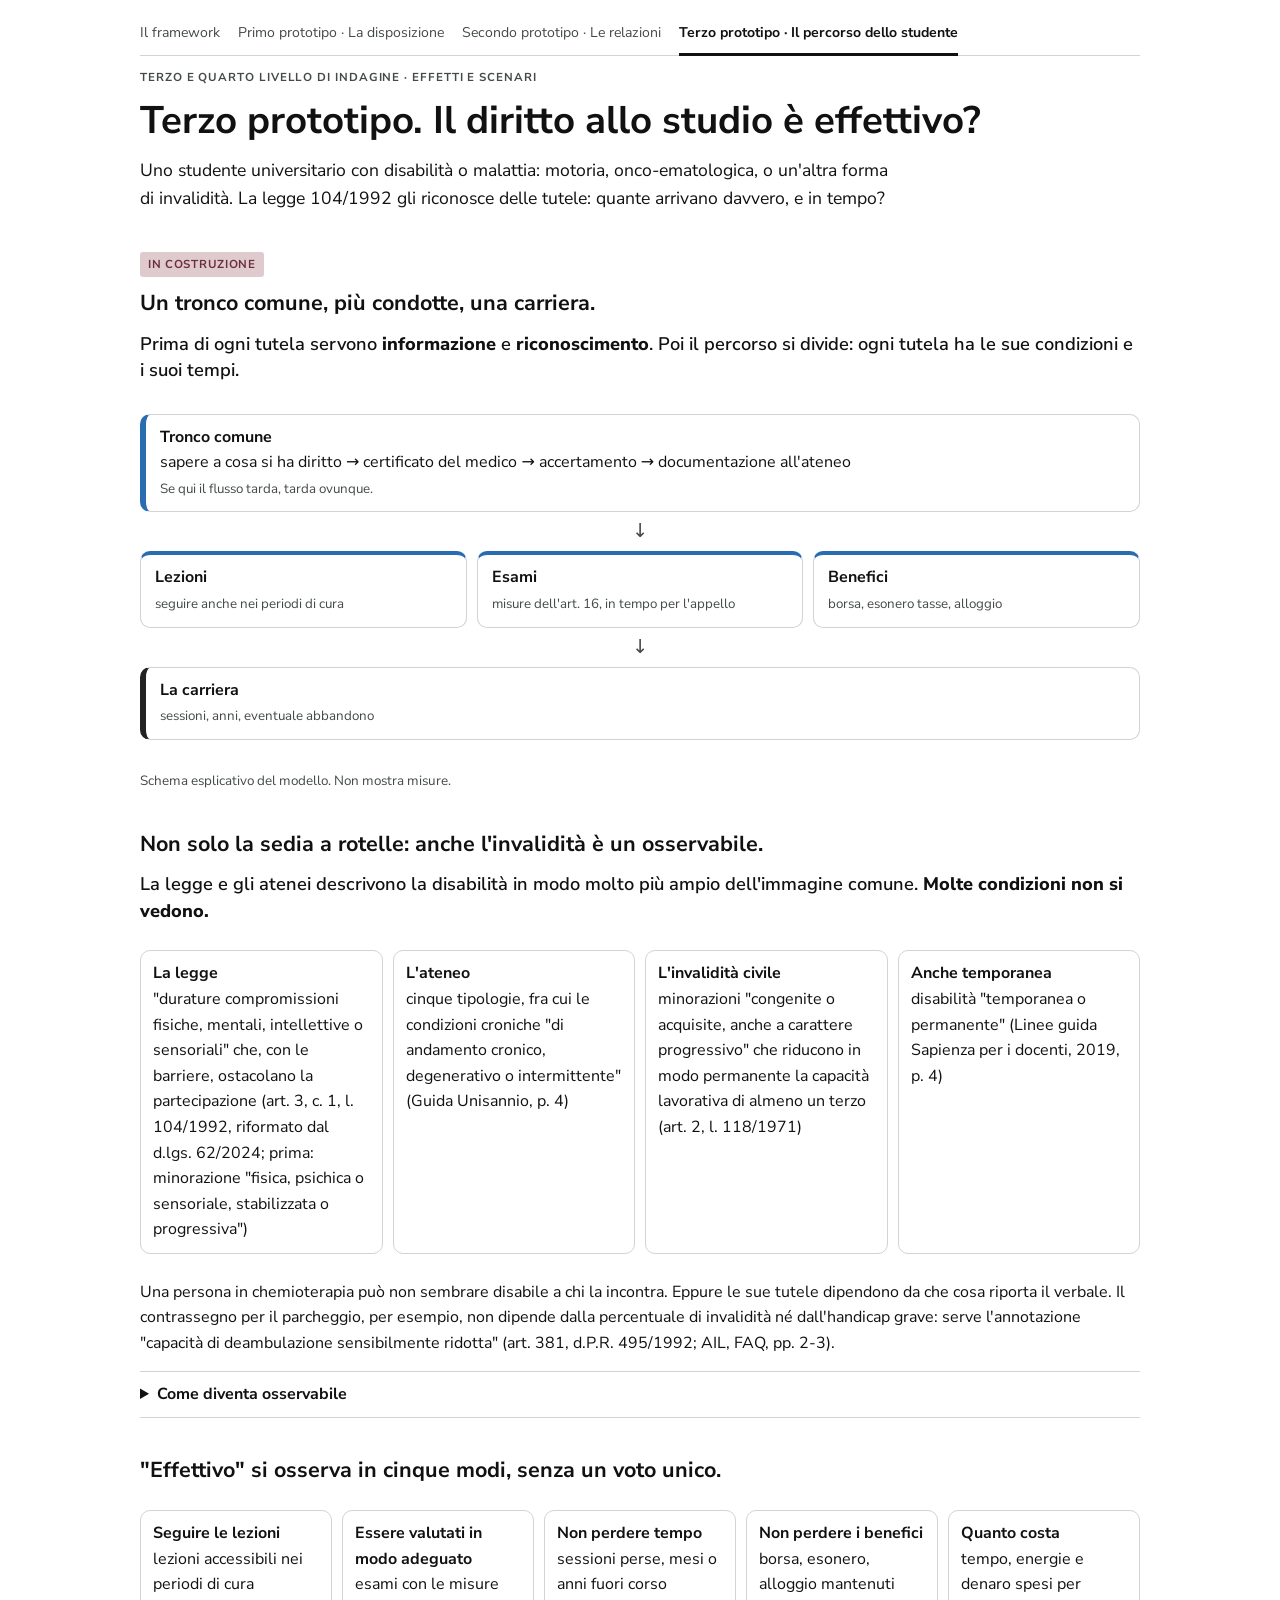
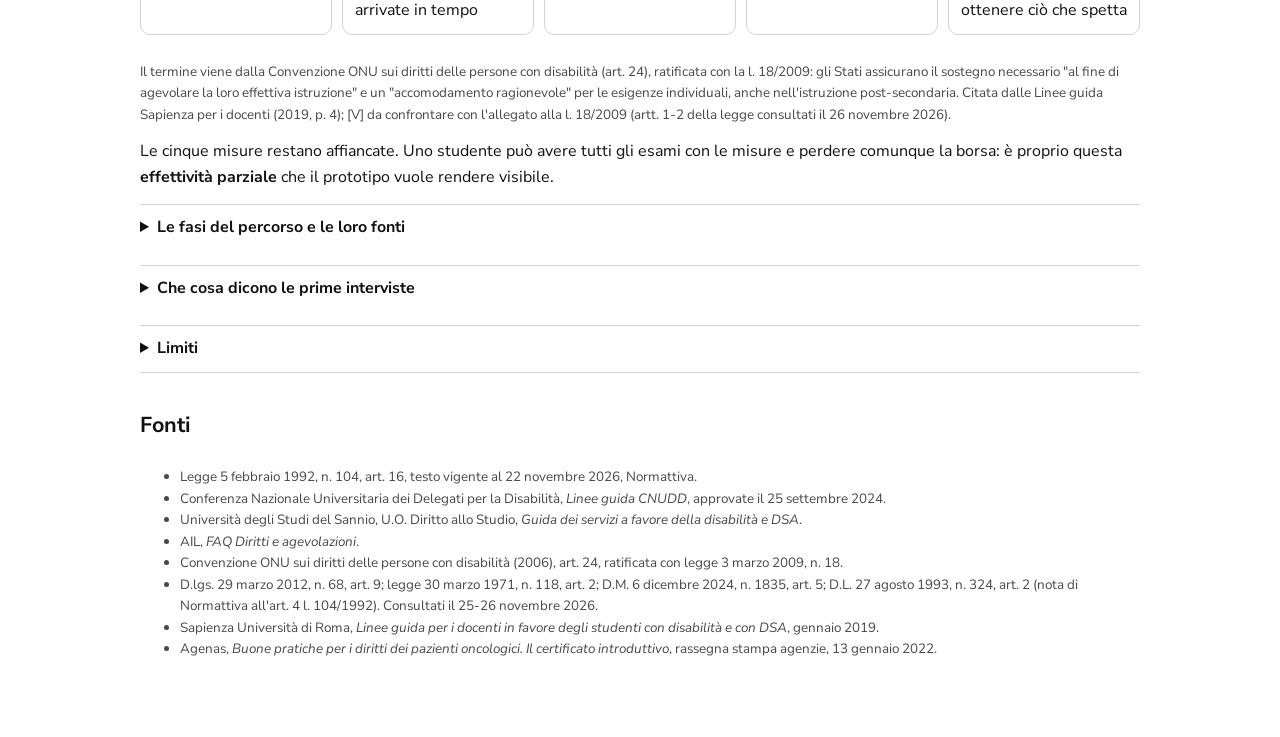
==== commit bdc63c15: "Nuove fonti (d.lgs. 68/2012 art. 9, l. 118/1971 art. 2, D.M. 1835/2024 art. 5, l. 18/2009, d.lgs. 62" ====
--- a/effetti/index.html
+++ b/effetti/index.html
@@ -65,6 +65,7 @@
   <ul class="comp">
     <li><b>La legge</b>"durature compromissioni fisiche, mentali, intellettive o sensoriali" che, con le barriere, ostacolano la partecipazione (art. 3, c. 1, l. 104/1992, riformato dal d.lgs. 62/2024; prima: minorazione "fisica, psichica o sensoriale, stabilizzata o progressiva")</li>
     <li><b>L'ateneo</b>cinque tipologie, fra cui le condizioni croniche "di andamento cronico, degenerativo o intermittente" (Guida Unisannio, p. 4)</li>
+    <li><b>L'invalidità civile</b>minorazioni "congenite o acquisite, anche a carattere progressivo" che riducono in modo permanente la capacità lavorativa di almeno un terzo (art. 2, l. 118/1971)</li>
     <li><b>Anche temporanea</b>disabilità "temporanea o permanente" (Linee guida Sapienza per i docenti, 2019, p. 4)</li>
   </ul>
   <p>Una persona in chemioterapia può non sembrare disabile a chi la incontra. Eppure le sue tutele dipendono da che cosa riporta il verbale. Il contrassegno per il parcheggio, per esempio, non dipende dalla percentuale di invalidità né dall'handicap grave: serve l'annotazione "capacità di deambulazione sensibilmente ridotta" (art. 381, d.P.R. 495/1992; AIL, FAQ, pp. 2-3).</p>
@@ -85,7 +86,7 @@
     <li><b>Non perdere i benefici</b>borsa, esonero, alloggio mantenuti</li>
     <li><b>Quanto costa</b>tempo, energie e denaro spesi per ottenere ciò che spetta</li>
   </ul>
-  <p class="nota">Il termine viene dalla Convenzione ONU sui diritti delle persone con disabilità (art. 24), ratificata con la l. 18/2009: gli Stati assicurano il sostegno necessario "al fine di agevolare la loro effettiva istruzione" e un "accomodamento ragionevole" per le esigenze individuali, anche nell'istruzione post-secondaria. Citata dalle Linee guida Sapienza per i docenti (2019, p. 4); [V] da confrontare con il testo ufficiale della l. 18/2009.</p>
+  <p class="nota">Il termine viene dalla Convenzione ONU sui diritti delle persone con disabilità (art. 24), ratificata con la l. 18/2009: gli Stati assicurano il sostegno necessario "al fine di agevolare la loro effettiva istruzione" e un "accomodamento ragionevole" per le esigenze individuali, anche nell'istruzione post-secondaria. Citata dalle Linee guida Sapienza per i docenti (2019, p. 4); [V] da confrontare con l'allegato alla l. 18/2009 (artt. 1-2 della legge consultati il 26 novembre 2026).</p>
   <p>Le cinque misure restano affiancate. Uno studente può avere tutti gli esami con le misure e perdere comunque la borsa: è proprio questa <b>effettività parziale</b> che il prototipo vuole rendere visibile.</p>
 
   <details>
@@ -102,8 +103,8 @@
         <tr><td>Attivazione dei servizi</td><td>Caricare i documenti su Esse3 "non costituisce formale attivazione del procedimento". Servono un colloquio, una scheda con le misure, il passaggio al Dipartimento. I servizi si erogano solo su richiesta. Nessun termine indicato (Guida Unisannio, p. 7).</td><td class="st">[F] · [P] tempi</td></tr>
         <tr><td>Intesa con il docente</td><td>Le misure all'esame richiedono la "previa intesa con il docente della materia" (art. 16, c. 5). Lo studente le presenta "con congruo anticipo"; il docente valuta se sono idonee agli obiettivi del corso (CNUDD, § 4.4, p. 15). Esempio di misura: tempi aggiuntivi "fino ad un massimo del 30%" (Linee guida Sapienza, 2019, p. 7).</td><td class="st">[F] · [P] tempi e quote</td></tr>
         <tr><td>Se il docente non risponde</td><td>Il docente delegato del rettore coordina e media tra studenti e docenti (art. 16, c. 5-bis; CNUDD, p. 10; Guida Unisannio, p. 8). Nessuna fonte gli attribuisce il potere di decidere al posto del docente.</td><td class="st">[F] mediazione · [P] subentro</td></tr>
-        <tr><td>Lezioni a distanza</td><td>Le linee guida CNUDD auspicano la partecipazione da remoto solo per casi "particolarmente complessi" (p. 14). La Guida Unisannio cita il D.M. 1835/2024 sull'offerta formativa a distanza (p. 19).</td><td class="st">[F] · [V] D.M. 1835/2024</td></tr>
-        <tr><td>Benefici economici</td><td>Per esoneri e riduzioni delle tasse possono bastare i titoli di disabilità o invalidità (Guida Unisannio, p. 7). Quadro: d.lgs. 68/2012 sul diritto allo studio (Guida Unisannio, p. 19).</td><td class="st">[F] · [V] d.lgs. 68/2012</td></tr>
+        <tr><td>Lezioni a distanza</td><td>Le linee guida CNUDD auspicano la partecipazione da remoto solo per casi "particolarmente complessi" (p. 14). Esami ed esame finale si svolgono in presenza; i regolamenti didattici d'ateneo possono prevedere deroghe per "studenti con gravi e documentate patologie o infermità ai sensi della l. 104/1992" (D.M. 1835/2024, art. 5, c. 2, lett. a, dall'a.a. 2025/2026). È una facoltà dell'ateneo, non un diritto dello studente.</td><td class="st">[F]</td></tr>
+        <tr><td>Benefici economici</td><td>Esonero totale dalle tasse con l'handicap dell'art. 3, c. 1, l. 104/1992 o un'invalidità almeno del 66% (d.lgs. 68/2012, art. 9, c. 2). Sotto il 66% l'esonero è facoltativo (c. 7, lett. a). Chi interrompe gli studi per "infermità gravi e prolungate" è esonerato per quel periodo, ma non può fare atti di carriera (cc. 4 e 6). Vedi anche Guida Unisannio, p. 7.</td><td class="st">[F]</td></tr>
       </tbody>
     </table>
     </div>
@@ -140,6 +141,7 @@
     <li>Università degli Studi del Sannio, U.O. Diritto allo Studio, <i>Guida dei servizi a favore della disabilità e DSA</i>.</li>
     <li>AIL, <i>FAQ Diritti e agevolazioni</i>.</li>
     <li>Convenzione ONU sui diritti delle persone con disabilità (2006), art. 24, ratificata con legge 3 marzo 2009, n. 18.</li>
+    <li>D.lgs. 29 marzo 2012, n. 68, art. 9; legge 30 marzo 1971, n. 118, art. 2; D.M. 6 dicembre 2024, n. 1835, art. 5; D.L. 27 agosto 1993, n. 324, art. 2 (nota di Normattiva all'art. 4 l. 104/1992). Consultati il 25-26 novembre 2026.</li>
     <li>Sapienza Università di Roma, <i>Linee guida per i docenti in favore degli studenti con disabilità e con DSA</i>, gennaio 2019.</li>
     <li>Agenas, <i>Buone pratiche per i diritti dei pazienti oncologici. Il certificato introduttivo</i>, rassegna stampa agenzie, 13 gennaio 2022.</li>
   </ul>
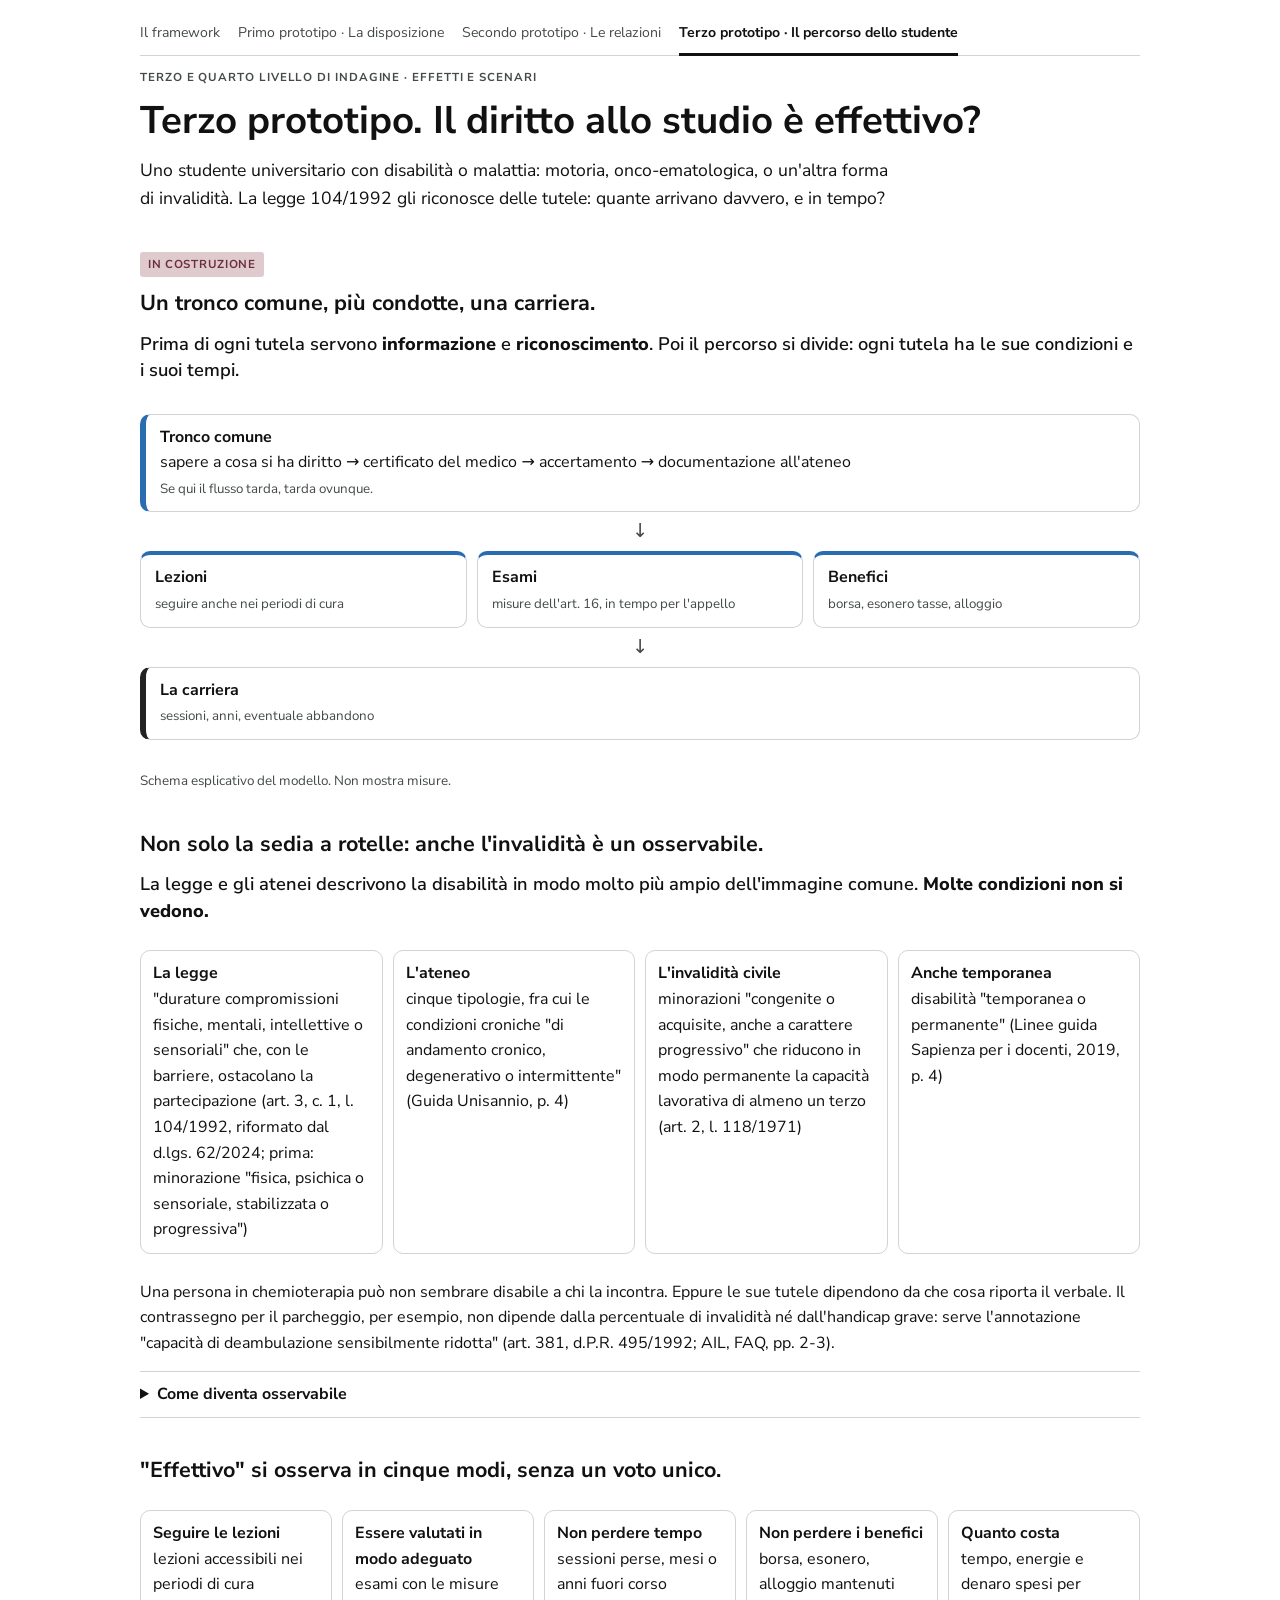
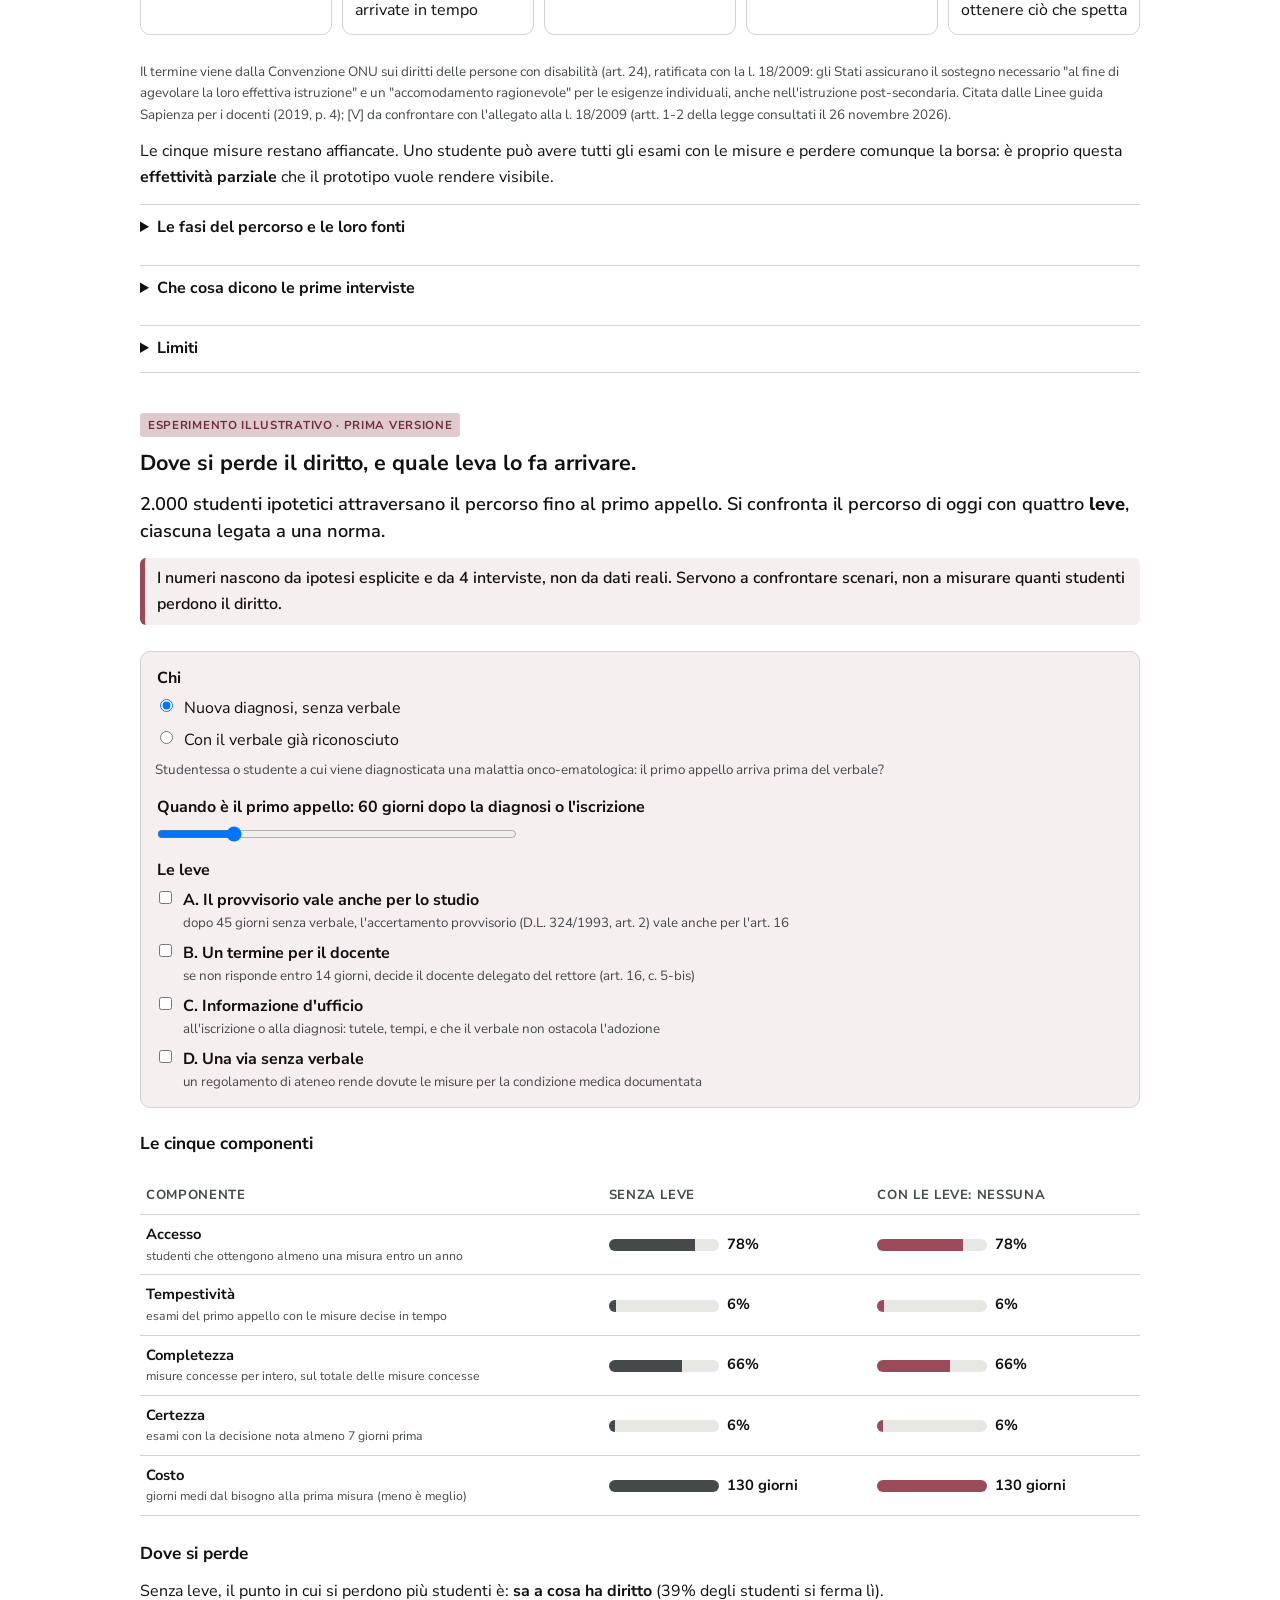
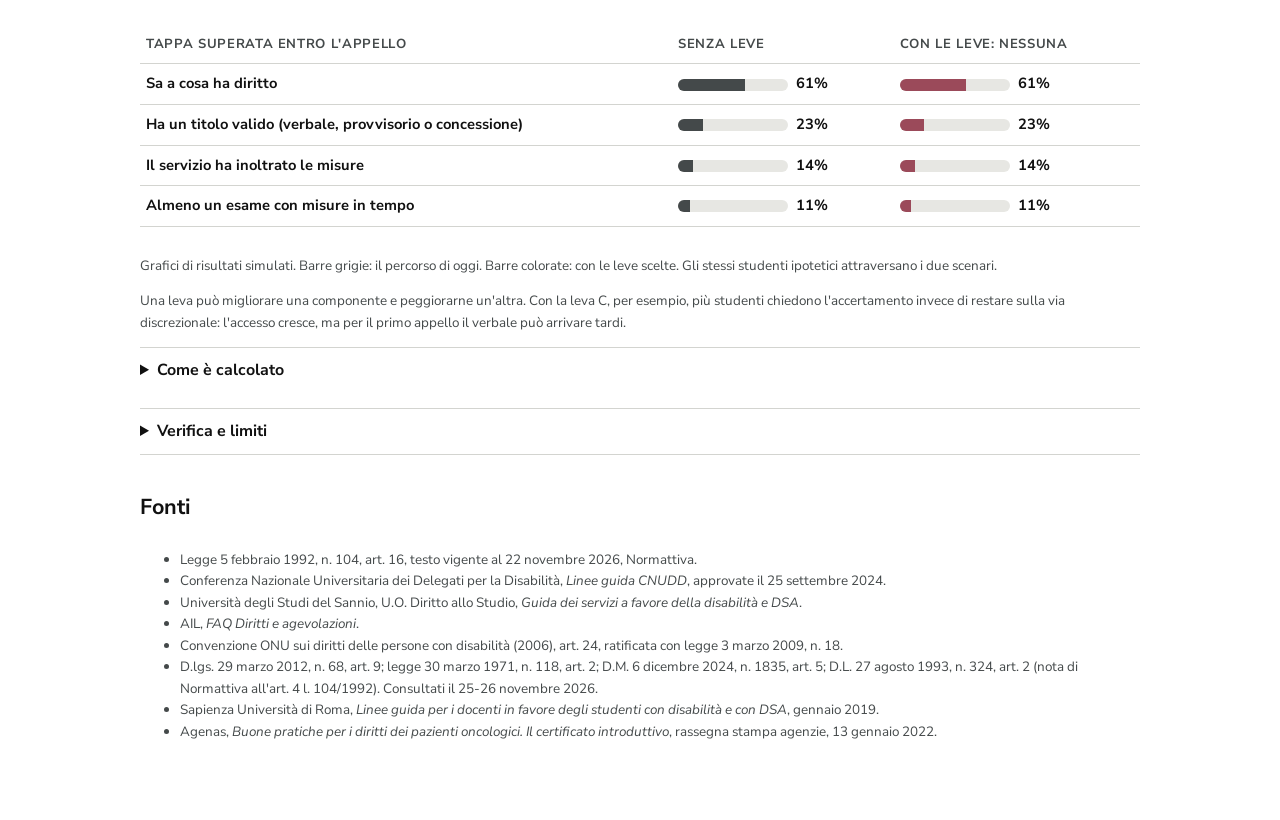
==== commit 29ad0bcc: "Terzo prototipo: prima versione della simulazione (profili, quattro leve, cinque componenti, imbuto," ====
--- a/effetti/index.html
+++ b/effetti/index.html
@@ -7,6 +7,8 @@
 <title>Terzo prototipo · Il diritto allo studio è effettivo?</title>
 <link rel="stylesheet" href="https://fonts.googleapis.com/css2?family=Nunito+Sans:ital,wght@0,400;0,600;0,700;1,400&display=swap">
 <link rel="stylesheet" href="../assets/base.css">
+<script src="simulazione.js"></script>
+<script src="vista-sim.js"></script>
 <style>
 .tubo { display: grid; gap: 10px; margin: 16px 0; }
 .tronco, .condotte > div, .foce { border: 1px solid var(--linea); border-radius: 10px; padding: 10px 14px; background: var(--fondo, #fff); }
@@ -25,6 +27,23 @@
 .tab { overflow-x: auto; }
 section, section > *, details > * { min-width: 0; max-width: 100%; }
 .st { font-weight: 700; white-space: nowrap; }
+.sim-ctr { display: grid; gap: 14px; border: 1px solid var(--linea); border-radius: 10px; padding: 14px; background: var(--fondo-sim); margin: 12px 0; }
+.sim-ctr fieldset { border: 0; padding: 0; margin: 0; display: grid; gap: 6px; }
+.sim-ctr legend { font-weight: 700; margin-bottom: 4px; }
+.sim-ctr label { display: flex; gap: 8px; align-items: flex-start; }
+.sim-ctr label small { display: block; color: var(--tenue); }
+.sim-ctr input[type=range] { width: 100%; max-width: 360px; }
+.sim-avviso { border-left: 5px solid var(--segno-sim); background: var(--fondo-sim); padding: 8px 12px; border-radius: 6px; font-weight: 600; }
+table.sim-tab { width: 100%; border-collapse: collapse; font-size: 0.92rem; margin: 8px 0 14px; }
+table.sim-tab th, table.sim-tab td { text-align: left; vertical-align: middle; padding: 8px 6px; border-bottom: 1px solid var(--linea); }
+table.sim-tab thead th { font-size: 0.82rem; color: var(--tenue); }
+table.sim-tab th small { display: block; font-weight: 400; color: var(--tenue); }
+.sb { display: inline-block; width: 110px; height: 12px; background: var(--neutro); border-radius: 6px; overflow: hidden; vertical-align: middle; margin-right: 8px; }
+.sb > span { display: block; height: 100%; }
+.sb.base > span { background: var(--tenue); }
+.sb.scen > span { background: var(--segno-sim); }
+.sv { font-weight: 700; white-space: nowrap; }
+@media (max-width: 600px) { .sb { width: 60px; } table.sim-tab { font-size: 0.85rem; } }
 </style>
 </head>
 <body>
@@ -118,6 +137,7 @@
       <li>Misure d'esame arrivate in tempo: 4 esami su 9 nei tre questionari che riportano il numero.</li>
       <li>Lezioni a distanza chieste in due casi: una risposta mai arrivata, una dopo 1-4 settimane.</li>
       <li>Lo studente con disabilità motoria ha saputo solo dopo oltre 6 mesi della possibilità di chiedere il 30% di tempo in più.</li>
+      <li>Una studentessa in cura non ha chiesto l'accertamento: vuole seguire un percorso di adozione e teme che l'invalidità possa influire. Senza domanda non c'è verbale, e senza verbale ogni misura dipende dalla disponibilità dell'ateneo. Nessuna norma trovata lega l'adozione al verbale: il tribunale per i minorenni valuta comunque la salute degli adottanti (l. 184/1983, artt. 6 e 22, secondo Corte cost. n. 361/1995). Il timore indica un problema di informazione. <span class="verifica">Prassi da verificare.</span></li>
       <li>Tutela percepita: 2, 3, 2 e 2 su 5.</li>
     </ul>
     <p class="nota">Sono quattro casi, di persone vicine all'autrice. Servono a costruire profili-tipo e intervalli per i parametri, non a stimare quanto spesso accade. Alcune risposte sono in parte incoerenti fra loro e vanno lette con cautela.</p>
@@ -126,9 +146,68 @@
   <details>
     <summary>Limiti</summary>
     <ul>
-      <li>I tempi e le probabilità della simulazione saranno ipotesi esplicite, ricavate come intervalli dalle interviste e dalle fonti. L'esperimento è illustrativo, non calibrato né validato.</li>
+      <li>I tempi e le probabilità della simulazione sono ipotesi esplicite, ricavate come intervalli dalle interviste e dalle fonti. L'esperimento è illustrativo, non calibrato né validato.</li>
       <li>Le fasi descrivono un ateneo, il Sannio. Altri atenei possono organizzare il percorso in modo diverso.</li>
       <li>Le notizie di stampa sul certificato oncologico riportano esiti di sperimentazioni locali, non dati nazionali.</li>
+    </ul>
+  </details>
+</section>
+
+<section aria-labelledby="t-sim">
+  <span class="statuto simulato">Esperimento illustrativo · prima versione</span>
+  <h2 id="t-sim">Dove si perde il diritto, e quale leva lo fa arrivare.</h2>
+  <p class="tesi">2.000 studenti ipotetici attraversano il percorso fino al primo appello. Si confronta il percorso di oggi con quattro <b>leve</b>, ciascuna legata a una norma.</p>
+  <p class="sim-avviso">I numeri nascono da ipotesi esplicite e da 4 interviste, non da dati reali. Servono a confrontare scenari, non a misurare quanti studenti perdono il diritto.</p>
+
+  <div class="sim-ctr" id="sim-controlli">
+    <fieldset>
+      <legend>Chi</legend>
+      <label><input type="radio" name="sim-profilo" value="nuova" checked> <span>Nuova diagnosi, senza verbale</span></label>
+      <label><input type="radio" name="sim-profilo" value="verbale"> <span>Con il verbale già riconosciuto</span></label>
+      <small id="sim-profilo-d" class="nota"></small>
+    </fieldset>
+    <fieldset>
+      <legend>Quando è il primo appello: <span id="sim-appello-v"></span> dopo la diagnosi o l'iscrizione</legend>
+      <input type="range" id="sim-appello" min="30" max="180" step="15" value="60" aria-label="Giorni al primo appello">
+    </fieldset>
+    <fieldset>
+      <legend>Le leve</legend>
+      <label><input type="checkbox" id="sim-leva-A"> <span><b>A. Il provvisorio vale anche per lo studio</b><small>dopo 45 giorni senza verbale, l'accertamento provvisorio (D.L. 324/1993, art. 2) vale anche per l'art. 16</small></span></label>
+      <label><input type="checkbox" id="sim-leva-B"> <span><b>B. Un termine per il docente</b><small>se non risponde entro 14 giorni, decide il docente delegato del rettore (art. 16, c. 5-bis)</small></span></label>
+      <label><input type="checkbox" id="sim-leva-C"> <span><b>C. Informazione d'ufficio</b><small>all'iscrizione o alla diagnosi: tutele, tempi, e che il verbale non ostacola l'adozione</small></span></label>
+      <label><input type="checkbox" id="sim-leva-D"> <span><b>D. Una via senza verbale</b><small>un regolamento di ateneo rende dovute le misure per la condizione medica documentata</small></span></label>
+    </fieldset>
+  </div>
+
+  <h3>Le cinque componenti</h3>
+  <div class="tab" id="sim-comp" aria-live="polite"></div>
+  <h3>Dove si perde</h3>
+  <p id="sim-frase"></p>
+  <div class="tab" id="sim-imbuto"></div>
+  <p class="nota">Grafici di risultati simulati. Barre grigie: il percorso di oggi. Barre colorate: con le leve scelte. Gli stessi studenti ipotetici attraversano i due scenari.</p>
+  <p class="nota">Una leva può migliorare una componente e peggiorarne un'altra. Con la leva C, per esempio, più studenti chiedono l'accertamento invece di restare sulla via discrezionale: l'accesso cresce, ma per il primo appello il verbale può arrivare tardi.</p>
+
+  <details>
+    <summary>Come è calcolato</summary>
+    <ul>
+      <li><b>Domanda:</b> in quale passaggio il diritto dell'art. 16 si perde, e quanto cambierebbe con ciascuna leva?</li>
+      <li><b>Unità di analisi:</b> lo studente ipotetico e i suoi esami del primo appello (3 esami).</li>
+      <li><b>Percorso simulato:</b> sapere delle tutele → titolo valido (verbale, accertamento provvisorio con la leva A, oppure concessione dell'ateneo senza verbale) → il servizio inoltra le misure → ogni docente risponde, oppure no. Con la leva B, se il docente non risponde decide il delegato. Chi non chiede l'accertamento resta sulla via della condizione medica, a discrezione dell'ateneo (con la leva D, dovuta).</li>
+      <li><b>Le cinque componenti:</b> accesso = almeno una misura entro 365 giorni; tempestività = esami con misure decise entro l'appello; completezza = misure concesse per intero sul totale delle concesse; certezza = esami con decisione nota almeno 7 giorni prima; costo = giorni medi dal bisogno alla prima misura.</li>
+      <li><b>Procedura:</b> simulazione Monte Carlo, 2.000 studenti, seme fisso (stessi parametri, stessi risultati). Numeri casuali comuni: ogni studente estrae gli stessi numeri in tutti gli scenari, quindi le differenze dipendono solo dalle leve.</li>
+      <li><b>Codice:</b> <code>effetti/simulazione.js</code> (modello) e <code>effetti/vista-sim.js</code> (pagina); test in <code>effetti/test/test-sim.js</code>.</li>
+    </ul>
+    <div class="tab"><table class="fasi"><thead><tr><th>Parametro</th><th>Valore</th><th>Statuto</th><th>Provenienza</th></tr></thead><tbody id="sim-parametri"></tbody></table></div>
+  </details>
+
+  <details>
+    <summary>Verifica e limiti</summary>
+    <ul>
+      <li><b>Verifica del codice:</b> con probabilità pari a 1 e tempi nulli tutti gli studenti ottengono le misure in tempo; se nessun docente risponde nessuno le ottiene, salvo con la leva B; l'imbuto non cresce mai da una tappa alla successiva; nessuna leva, da sola, riduce l'accesso; la leva A non cambia nulla per chi ha già il verbale; stesso seme, stessi risultati (45 test automatici).</li>
+      <li><b>Controllo di plausibilità, non calibrazione:</b> nelle interviste le misure sono arrivate in tempo per 4 esami su 9. Il modello, con il verbale già riconosciuto e l'appello a 45 giorni, dà <span id="sim-controllo"></span>. I parametri non sono stati aggiustati per avvicinare i due valori.</li>
+      <li><b>Molti valori sono proposte [P]:</b> nessun dato dice quanti studenti conoscono le tutele o quanti docenti rispondono. Cambiandoli cambiano i numeri; l'esperimento mostra la logica delle leve, non la loro forza reale.</li>
+      <li><b>Fuori dal modello:</b> appelli successivi, lezioni, borse e tasse; le differenze fra atenei e province; le misure parziali chieste di nuovo; il carico emotivo del percorso.</li>
+      <li>Le leve sono proposte di questo lavoro. Andranno discusse con il relatore prima di presentarle come risultati.</li>
     </ul>
   </details>
 </section>
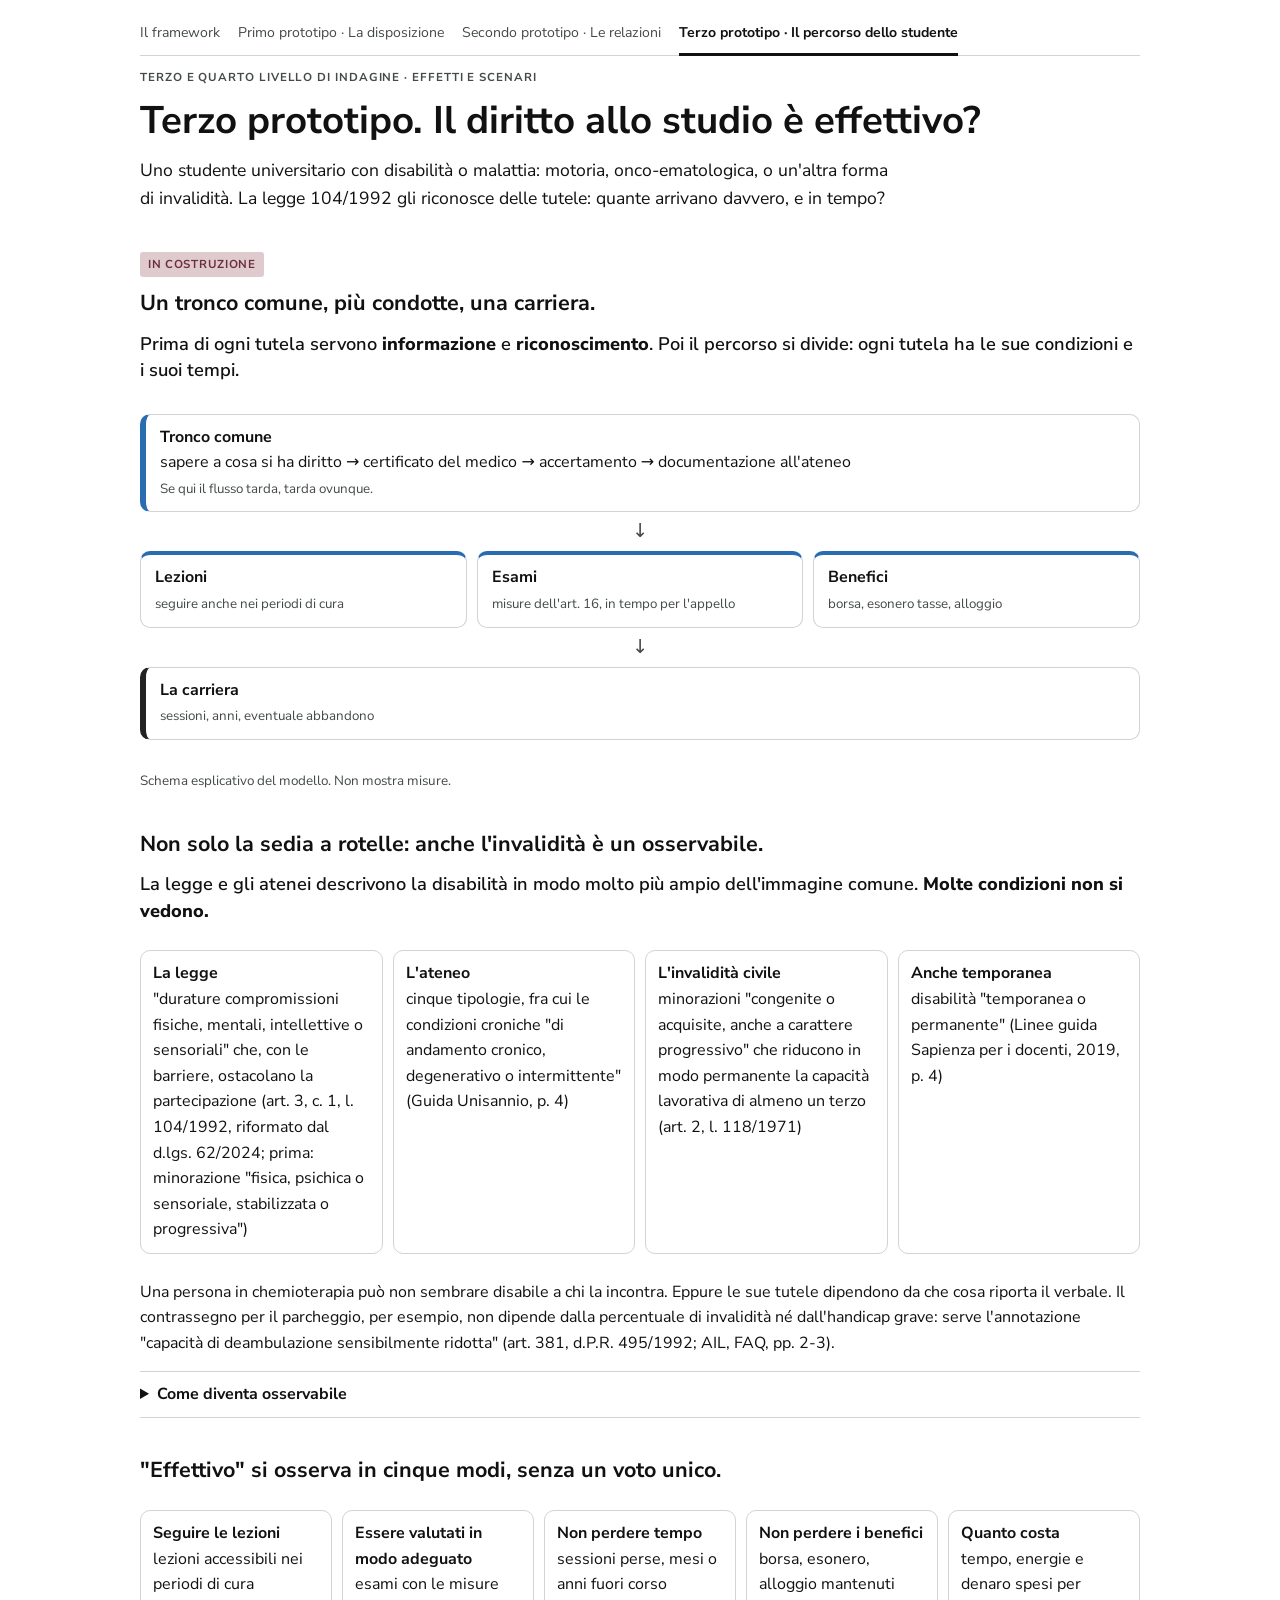
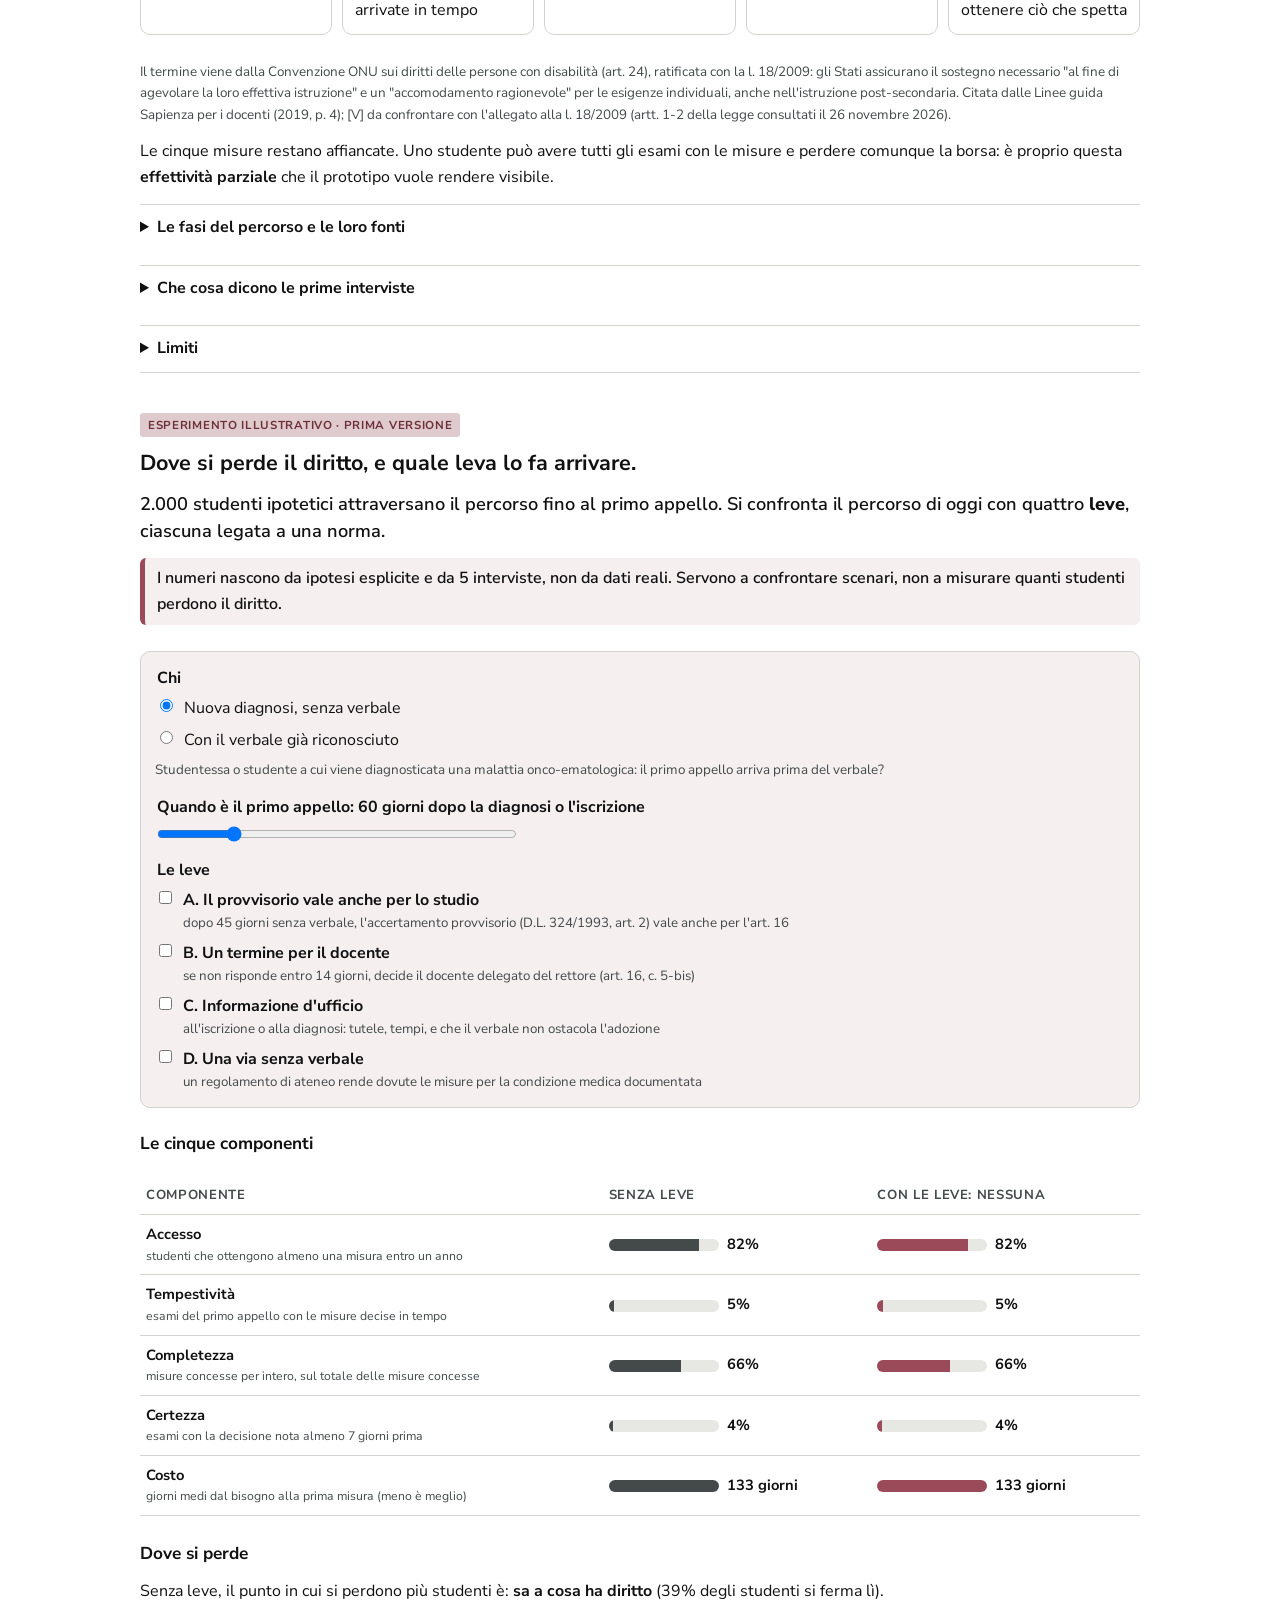
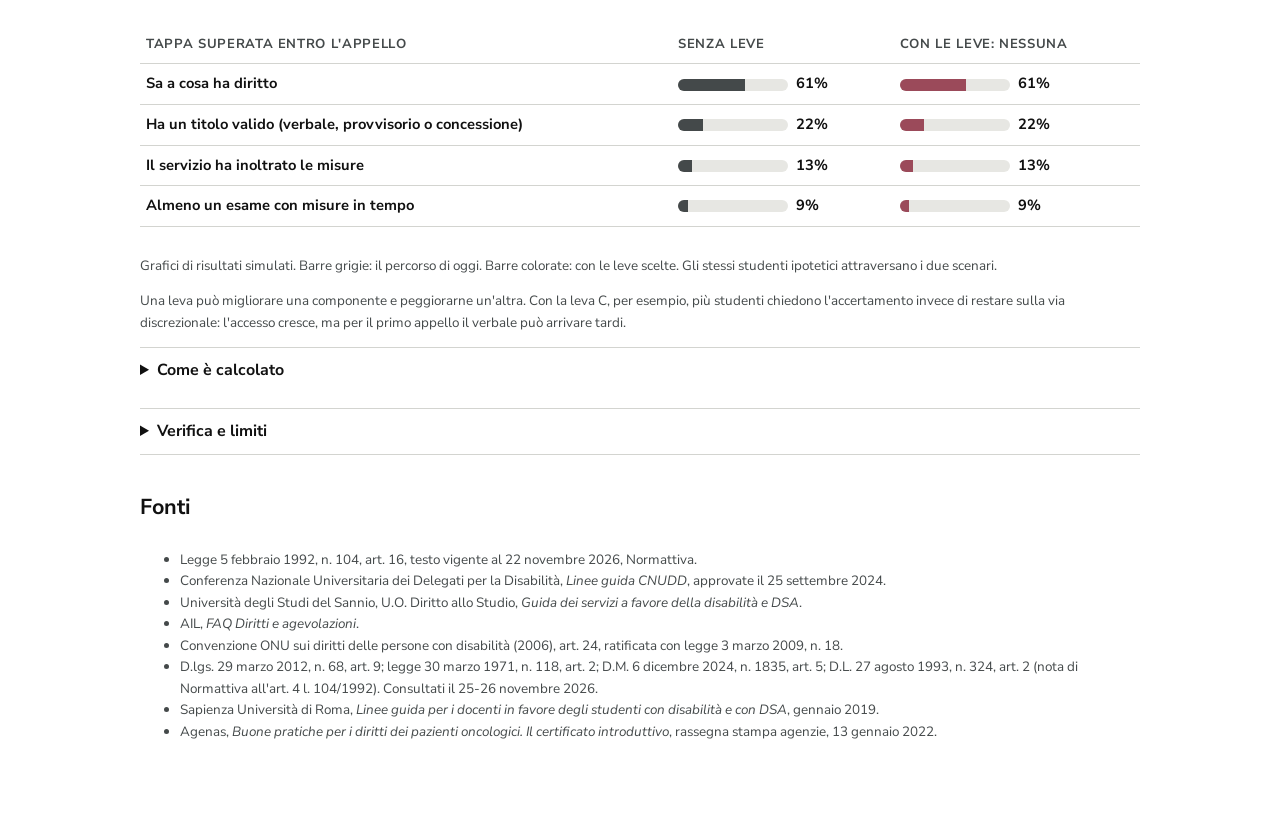
==== commit 71ed1a94: "Quinta intervista; sezione "Come si tengono insieme le parti" (percorso unico, differenza con l'anal" ====
--- a/effetti/index.html
+++ b/effetti/index.html
@@ -131,14 +131,15 @@
 
   <details>
     <summary>Che cosa dicono le prime interviste</summary>
-    <p>Quattro questionari: un'autointervista e tre risposte ricevute, tutti all'università. Tre casi oncologici (uno in cura, due con cure concluse) e un caso di disabilità motoria dalla nascita.</p>
-    <ul>
-      <li>In tutti e quattro i casi il percorso si è fermato a lungo: tre volte per più di 3 mesi, una volta senza sbloccarsi mai. Tre volte si è chiuso con una rinuncia, una volta si è sbloccato perché "è intervenuto qualcuno".</li>
+    <p>Cinque questionari: un'autointervista e quattro risposte ricevute, tutti all'università. Quattro casi oncologici (due in cura, due con cure concluse) e un caso di disabilità motoria dalla nascita.</p>
+    <ul>
+      <li>In tutti e cinque i casi il percorso si è fermato a lungo: tre volte per più di 3 mesi, due volte senza sbloccarsi mai. Quattro volte si è chiuso con una rinuncia, una volta si è sbloccato perché "è intervenuto qualcuno".</li>
       <li>Misure d'esame arrivate in tempo: 4 esami su 9 nei tre questionari che riportano il numero.</li>
       <li>Lezioni a distanza chieste in due casi: una risposta mai arrivata, una dopo 1-4 settimane.</li>
       <li>Lo studente con disabilità motoria ha saputo solo dopo oltre 6 mesi della possibilità di chiedere il 30% di tempo in più.</li>
       <li>Una studentessa in cura non ha chiesto l'accertamento: vuole seguire un percorso di adozione e teme che l'invalidità possa influire. Senza domanda non c'è verbale, e senza verbale ogni misura dipende dalla disponibilità dell'ateneo. Nessuna norma trovata lega l'adozione al verbale: il tribunale per i minorenni valuta comunque la salute degli adottanti (l. 184/1983, artt. 6 e 22, secondo Corte cost. n. 361/1995). Il timore indica un problema di informazione. <span class="verifica">Prassi da verificare.</span></li>
-      <li>Tutela percepita: 2, 3, 2 e 2 su 5.</li>
+      <li>Una studentessa in cura ha saputo da sola, dopo oltre 6 mesi, che esistevano tutele. Ha chiesto l'invalidità civile, ma il certificato del medico non indicava la malattia oncologica né la legge 80/2006, la "corsia rapida"; il riconoscimento non è arrivato e non ha chiesto misure. Il percorso si è fermato sul primo passaggio, sapere a cosa aveva diritto.</li>
+      <li>Tutela percepita: 2, 3, 2, 2 e 3 su 5.</li>
     </ul>
     <p class="nota">Sono quattro casi, di persone vicine all'autrice. Servono a costruire profili-tipo e intervalli per i parametri, non a stimare quanto spesso accade. Alcune risposte sono in parte incoerenti fra loro e vanno lette con cautela.</p>
   </details>
@@ -157,7 +158,7 @@
   <span class="statuto simulato">Esperimento illustrativo · prima versione</span>
   <h2 id="t-sim">Dove si perde il diritto, e quale leva lo fa arrivare.</h2>
   <p class="tesi">2.000 studenti ipotetici attraversano il percorso fino al primo appello. Si confronta il percorso di oggi con quattro <b>leve</b>, ciascuna legata a una norma.</p>
-  <p class="sim-avviso">I numeri nascono da ipotesi esplicite e da 4 interviste, non da dati reali. Servono a confrontare scenari, non a misurare quanti studenti perdono il diritto.</p>
+  <p class="sim-avviso">I numeri nascono da ipotesi esplicite e da 5 interviste, non da dati reali. Servono a confrontare scenari, non a misurare quanti studenti perdono il diritto.</p>
 
   <div class="sim-ctr" id="sim-controlli">
     <fieldset>
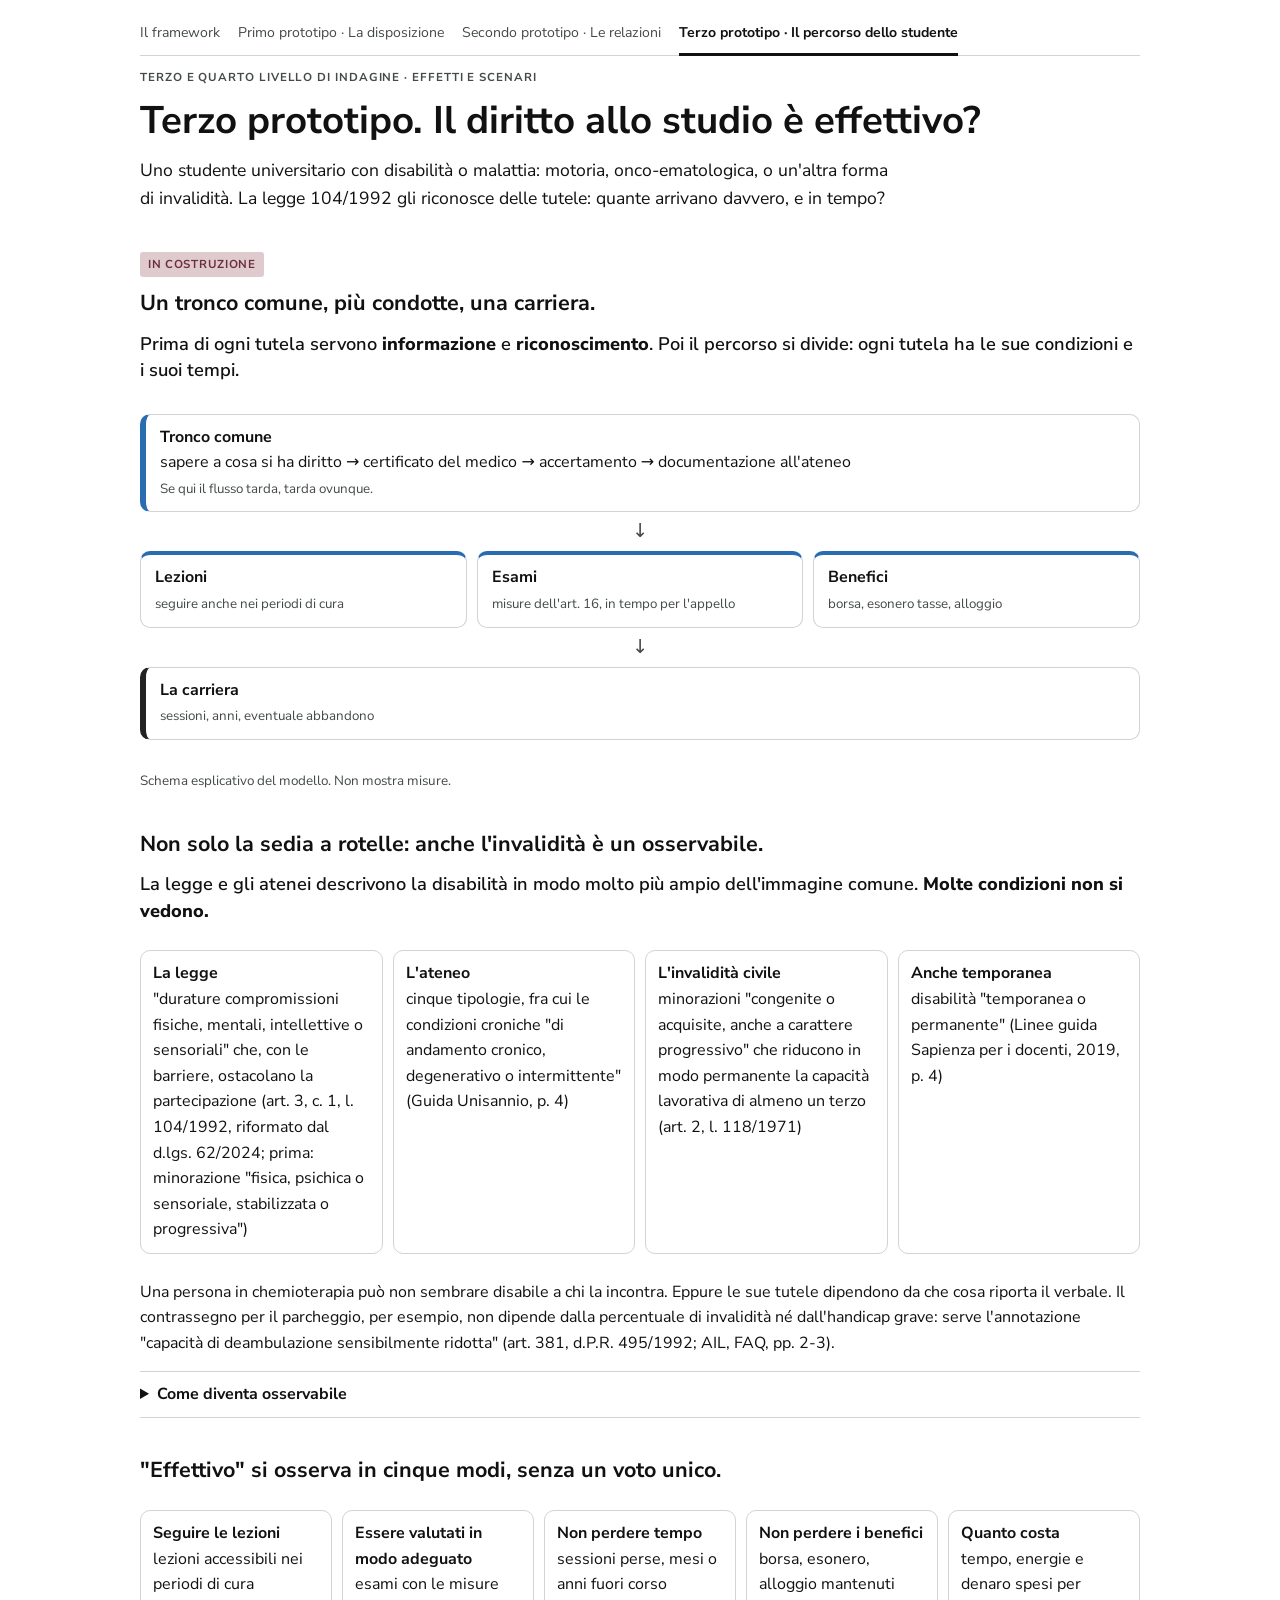
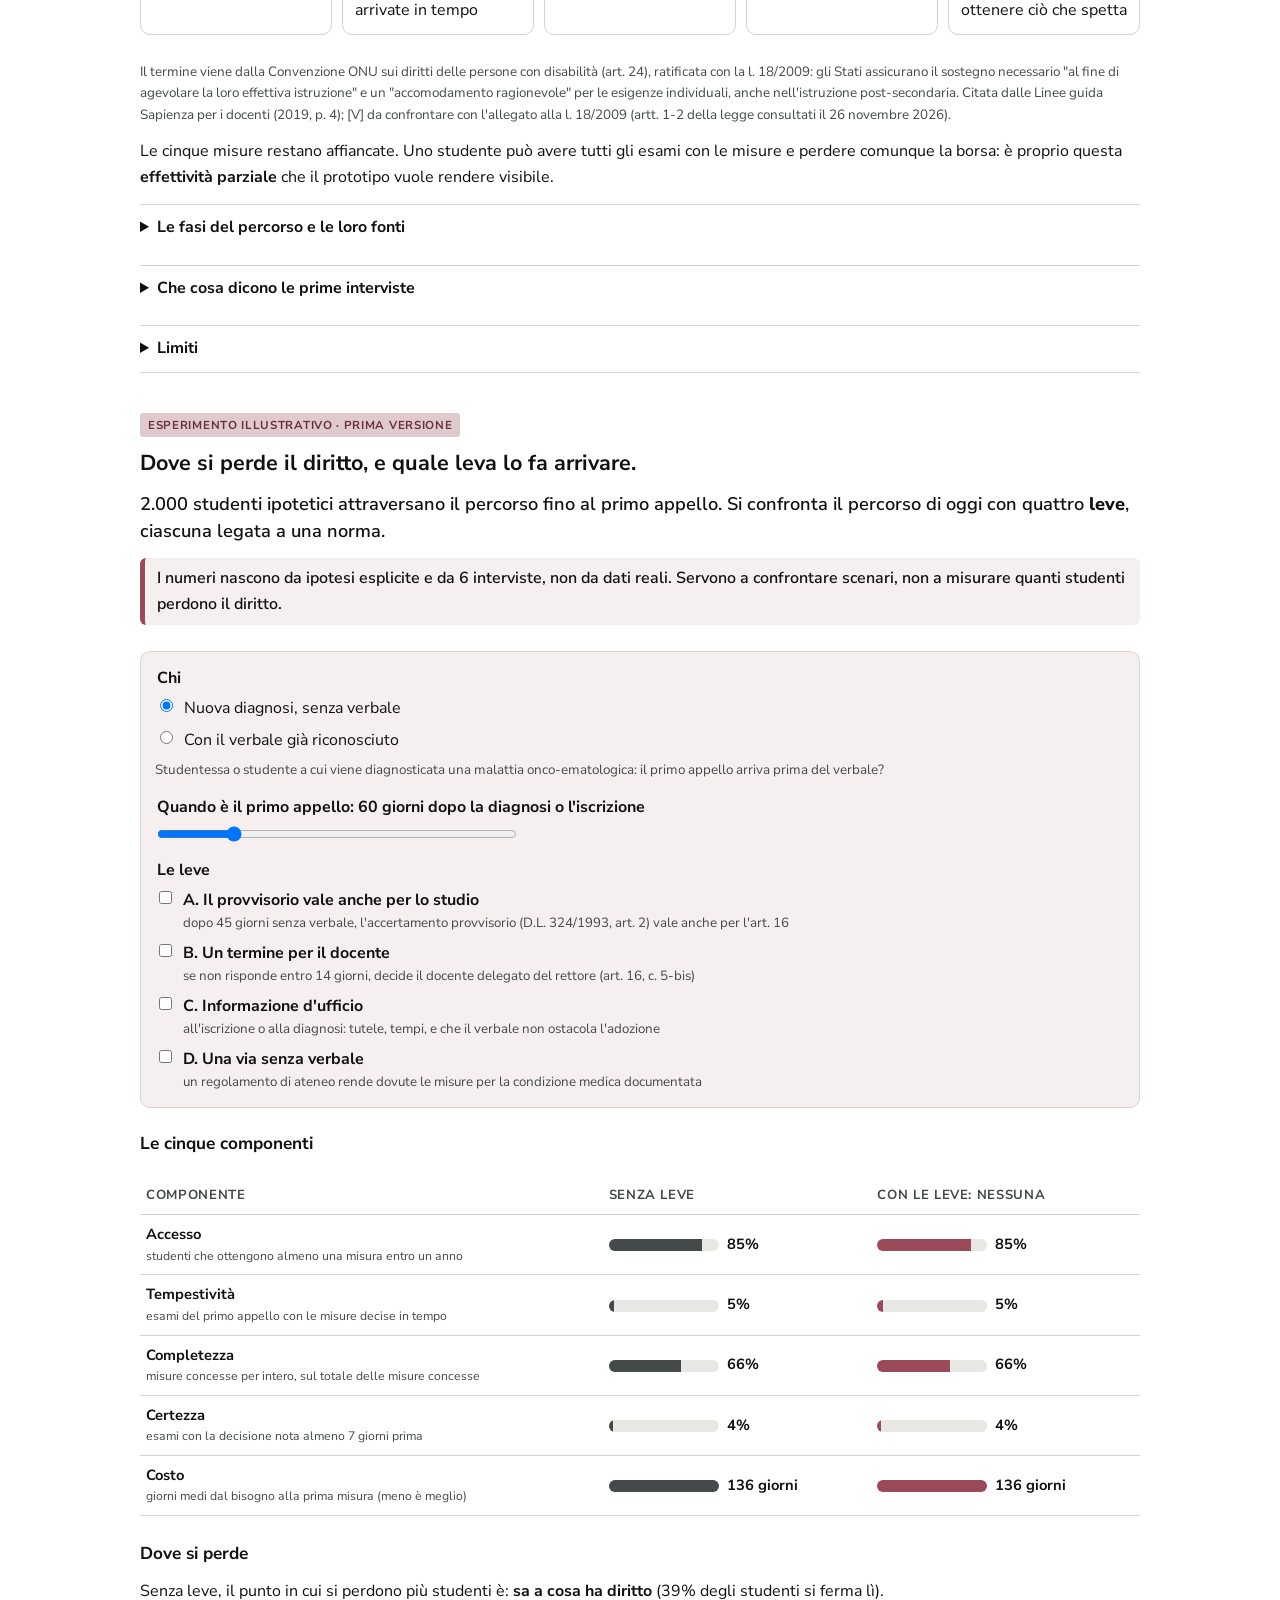
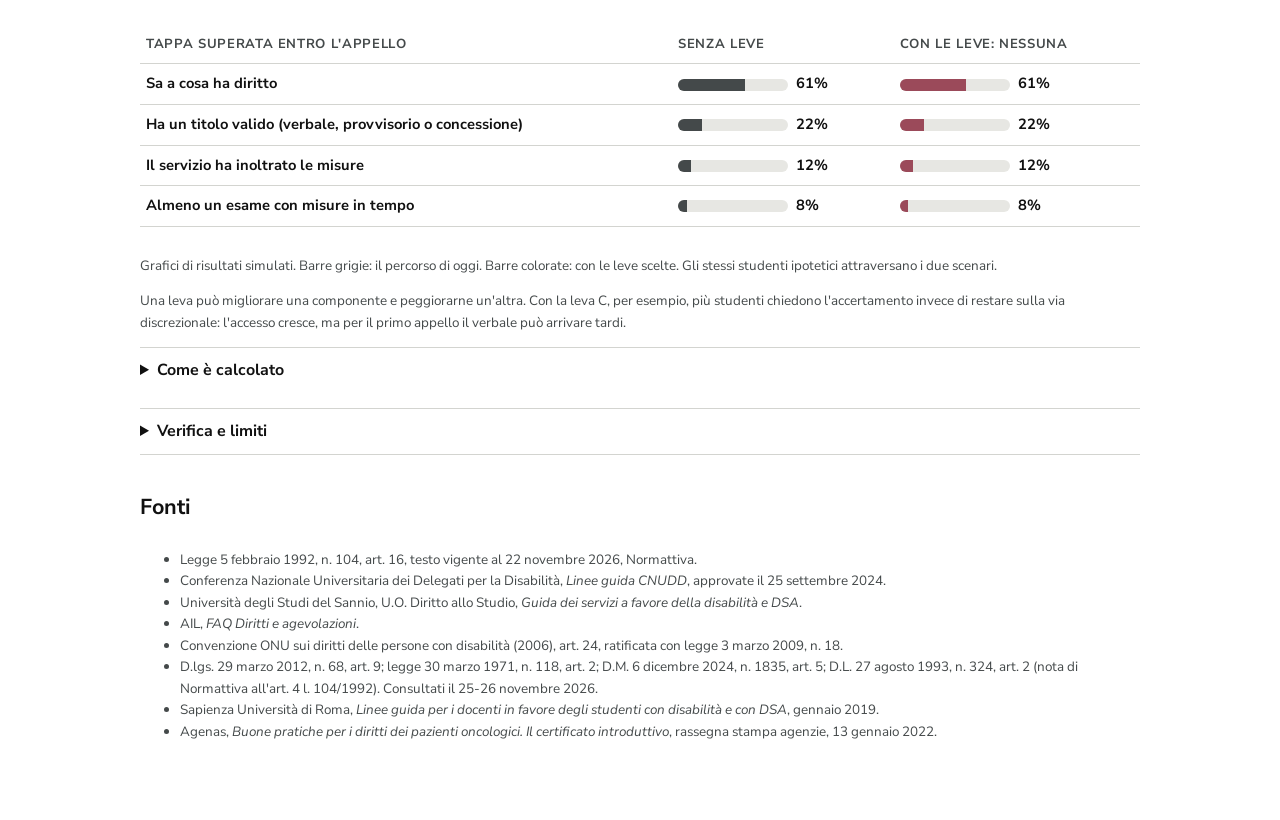
==== commit eb2a1b6d: "Sesta intervista (J-8168) nel sito e nella simulazione Co-Authored-By: Claude Opus 5.5 <noreply@anth" ====
--- a/effetti/index.html
+++ b/effetti/index.html
@@ -131,14 +131,15 @@
 
   <details>
     <summary>Che cosa dicono le prime interviste</summary>
-    <p>Cinque questionari: un'autointervista e quattro risposte ricevute, tutti all'università. Quattro casi oncologici (due in cura, due con cure concluse) e un caso di disabilità motoria dalla nascita.</p>
-    <ul>
-      <li>In tutti e cinque i casi il percorso si è fermato a lungo: tre volte per più di 3 mesi, due volte senza sbloccarsi mai. Quattro volte si è chiuso con una rinuncia, una volta si è sbloccato perché "è intervenuto qualcuno".</li>
+    <p>Sei questionari: un'autointervista e cinque risposte ricevute, tutti all'università. Cinque casi oncologici (due in cura, tre con cure concluse) e un caso di disabilità motoria dalla nascita. Un questionario è compilato solo in parte.</p>
+    <ul>
+      <li>In tutti e cinque i casi che rispondono su questo punto il percorso si è fermato a lungo: tre volte per più di 3 mesi, due volte senza sbloccarsi mai. Quattro volte si è chiuso con una rinuncia, una volta si è sbloccato perché "è intervenuto qualcuno".</li>
       <li>Misure d'esame arrivate in tempo: 4 esami su 9 nei tre questionari che riportano il numero.</li>
       <li>Lezioni a distanza chieste in due casi: una risposta mai arrivata, una dopo 1-4 settimane.</li>
       <li>Lo studente con disabilità motoria ha saputo solo dopo oltre 6 mesi della possibilità di chiedere il 30% di tempo in più.</li>
       <li>Una studentessa in cura non ha chiesto l'accertamento: vuole seguire un percorso di adozione e teme che l'invalidità possa influire. Senza domanda non c'è verbale, e senza verbale ogni misura dipende dalla disponibilità dell'ateneo. Nessuna norma trovata lega l'adozione al verbale: il tribunale per i minorenni valuta comunque la salute degli adottanti (l. 184/1983, artt. 6 e 22, secondo Corte cost. n. 361/1995). Il timore indica un problema di informazione. <span class="verifica">Prassi da verificare.</span></li>
       <li>Una studentessa in cura ha saputo da sola, dopo oltre 6 mesi, che esistevano tutele. Ha chiesto l'invalidità civile, ma il certificato del medico non indicava la malattia oncologica né la legge 80/2006, la "corsia rapida"; il riconoscimento non è arrivato e non ha chiesto misure. Il percorso si è fermato sul primo passaggio, sapere a cosa aveva diritto.</li>
+      <li>Un'altra studentessa, con cure concluse, ha saputo delle tutele da internet dopo 1-3 mesi e ha scoperto qualcosa "troppo tardi per usarlo". La sua condizione si vede solo "a volte" e qualcuno ha dubitato "spesso" della sua condizione o del suo diritto alle misure.</li>
       <li>Tutela percepita: 2, 3, 2, 2 e 3 su 5.</li>
     </ul>
     <p class="nota">Sono quattro casi, di persone vicine all'autrice. Servono a costruire profili-tipo e intervalli per i parametri, non a stimare quanto spesso accade. Alcune risposte sono in parte incoerenti fra loro e vanno lette con cautela.</p>
@@ -158,7 +159,7 @@
   <span class="statuto simulato">Esperimento illustrativo · prima versione</span>
   <h2 id="t-sim">Dove si perde il diritto, e quale leva lo fa arrivare.</h2>
   <p class="tesi">2.000 studenti ipotetici attraversano il percorso fino al primo appello. Si confronta il percorso di oggi con quattro <b>leve</b>, ciascuna legata a una norma.</p>
-  <p class="sim-avviso">I numeri nascono da ipotesi esplicite e da 5 interviste, non da dati reali. Servono a confrontare scenari, non a misurare quanti studenti perdono il diritto.</p>
+  <p class="sim-avviso">I numeri nascono da ipotesi esplicite e da 6 interviste, non da dati reali. Servono a confrontare scenari, non a misurare quanti studenti perdono il diritto.</p>
 
   <div class="sim-ctr" id="sim-controlli">
     <fieldset>
